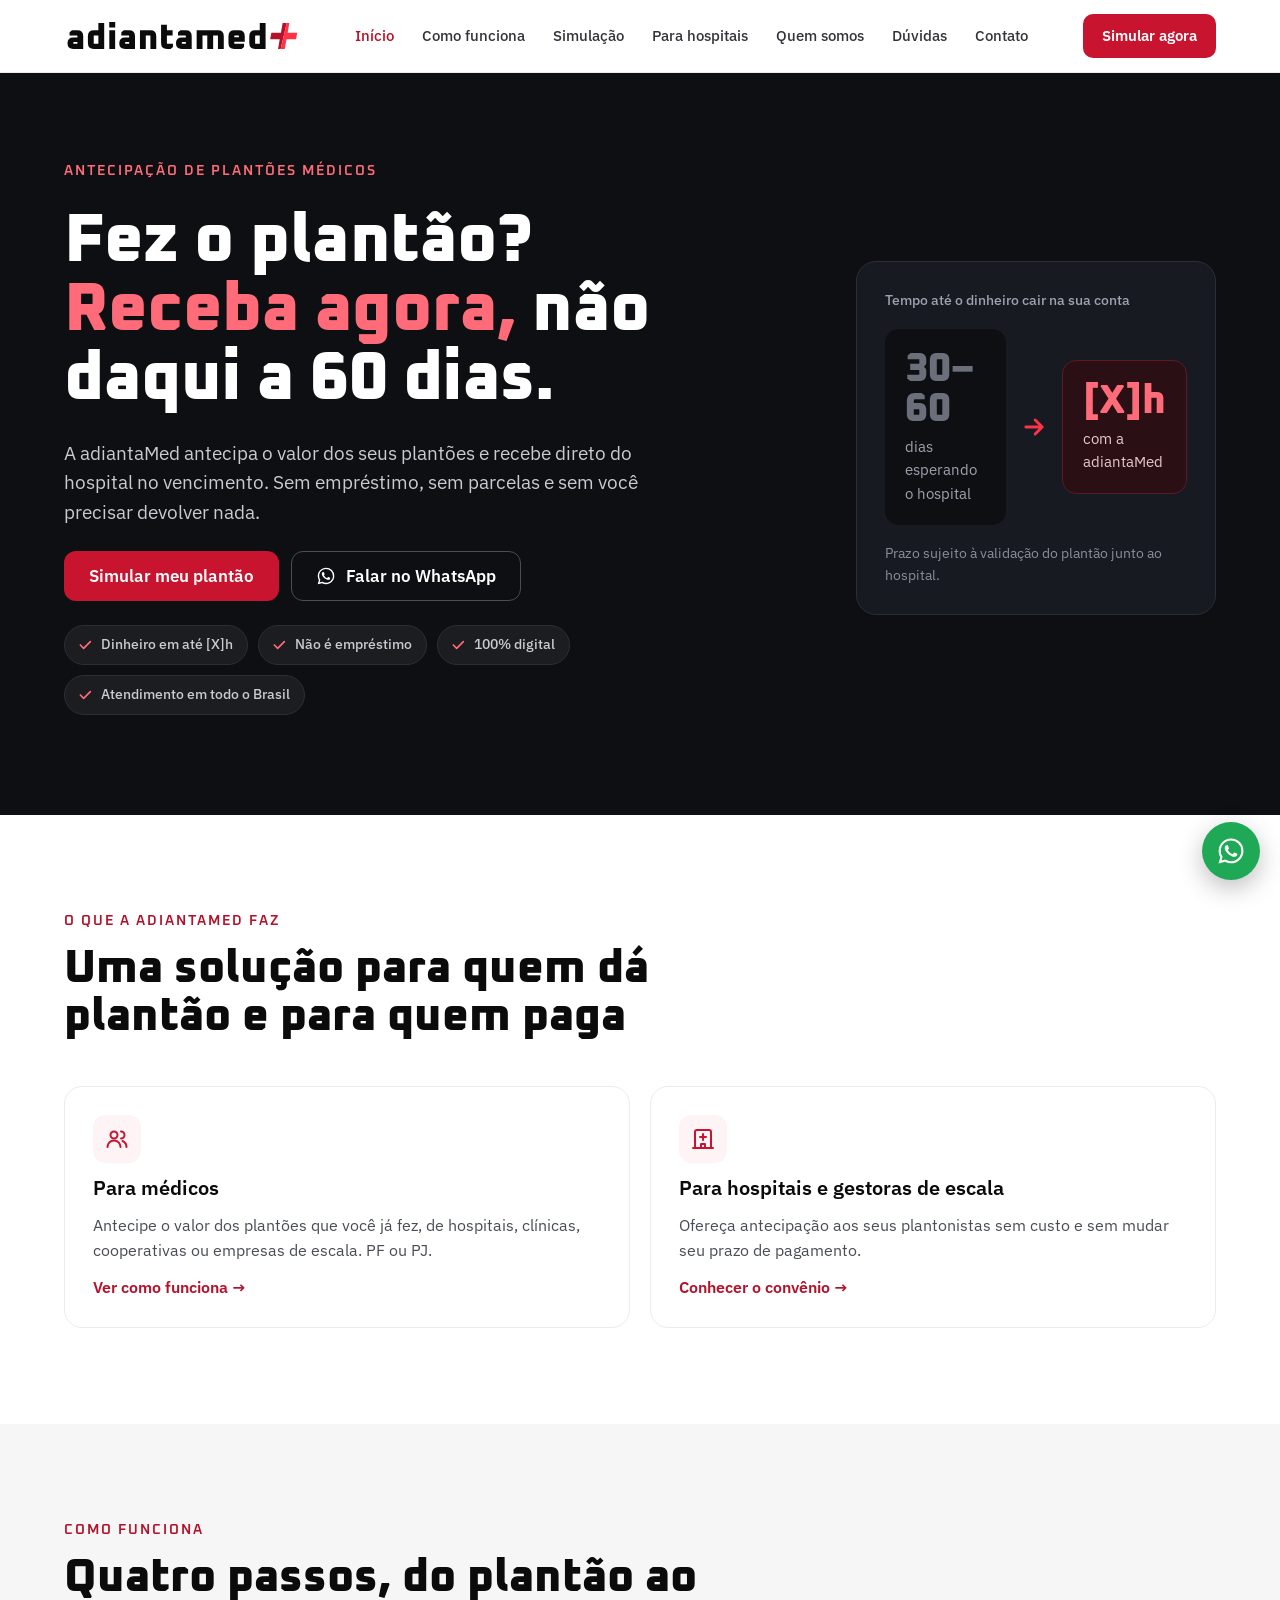
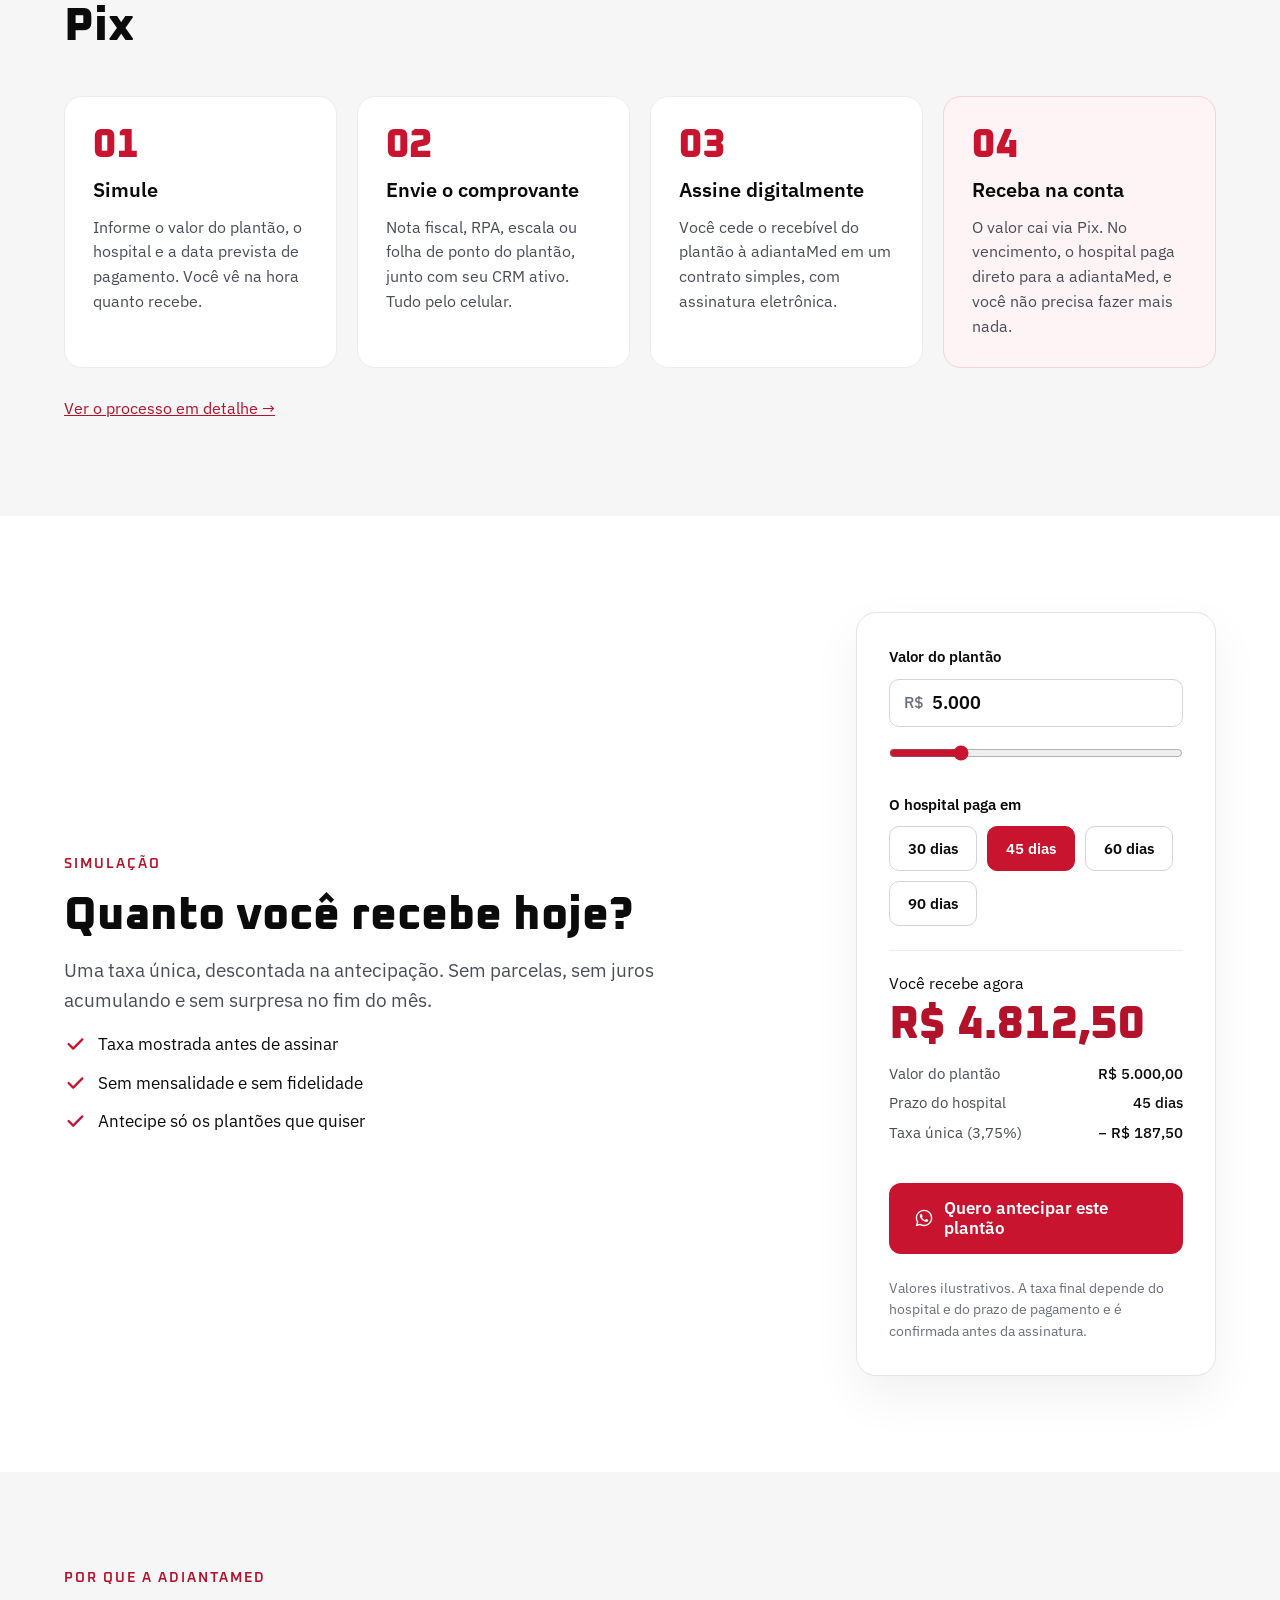
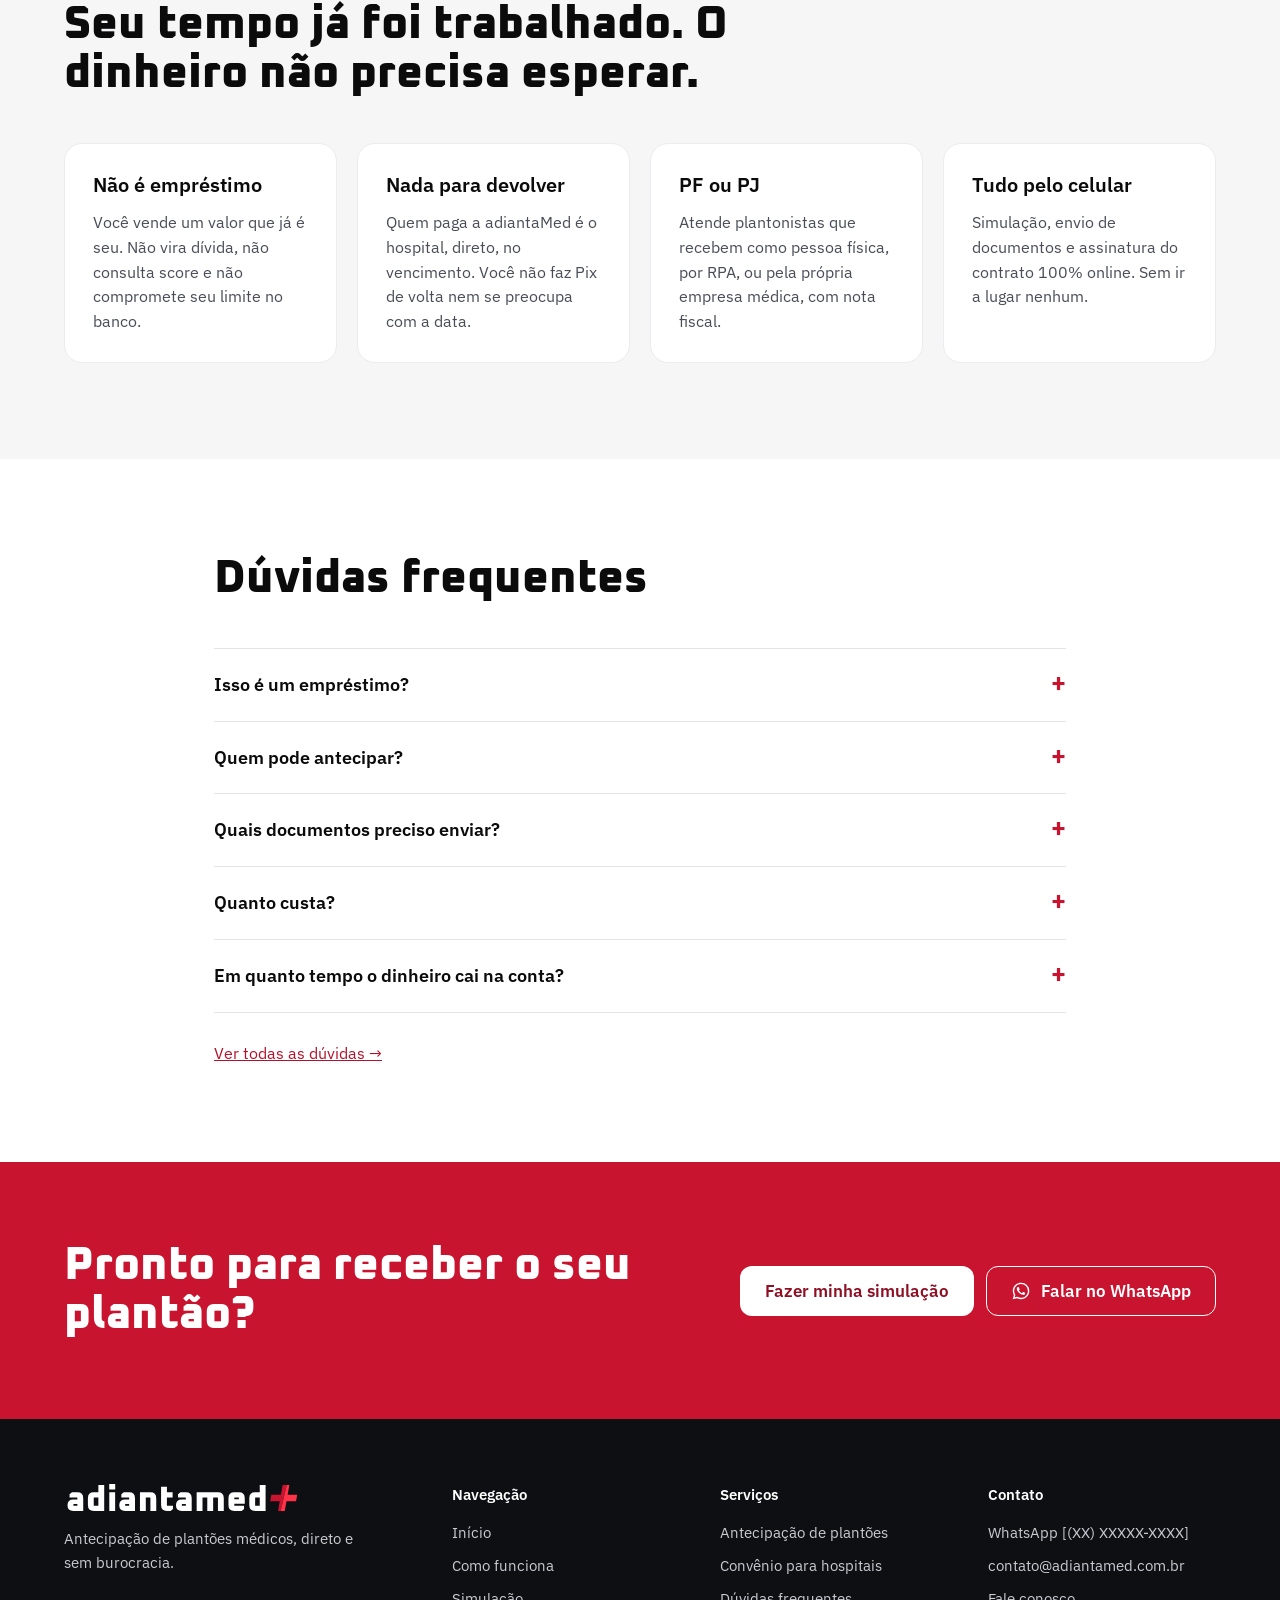
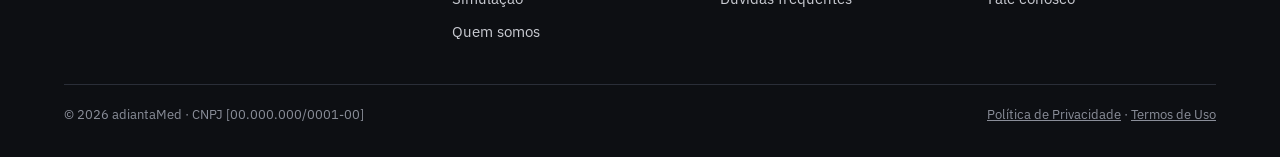
==== index.html @ 616dc146 "Add files via upload" ====
<!DOCTYPE html>
<html lang="pt-BR">
<head>
<meta charset="utf-8">
<meta name="viewport" content="width=device-width, initial-scale=1.0">
<title>adiantaMed — Antecipação de Plantões Médicos</title>
<meta name="description" content="Fez o plantão? Receba agora, não daqui a 60 dias. A adiantaMed antecipa o valor dos seus plantões e recebe direto do hospital.">
<meta name="robots" content="index, follow, max-image-preview:large">
<link rel="canonical" href="https://adiantamed.com.br/">
<meta name="theme-color" content="#C8142F">

<meta property="og:type" content="website">
<meta property="og:locale" content="pt_BR">
<meta property="og:site_name" content="adiantaMed">
<meta property="og:title" content="adiantaMed — Antecipação de Plantões Médicos">
<meta property="og:description" content="Fez o plantão? Receba agora, não daqui a 60 dias. A adiantaMed antecipa o valor dos seus plantões e recebe direto do hospital.">
<meta property="og:url" content="https://adiantamed.com.br/">
<meta property="og:image" content="https://adiantamed.com.br/og-image.png">
<meta property="og:image:width" content="1200">
<meta property="og:image:height" content="630">
<meta property="og:image:alt" content="adiantaMed — antecipação de plantões médicos">
<meta name="twitter:card" content="summary_large_image">
<meta name="twitter:image" content="https://adiantamed.com.br/og-image.png">

<link rel="icon" href="/favicon.ico" sizes="32x32">
<link rel="icon" href="/favicon.svg" type="image/svg+xml">
<link rel="apple-touch-icon" href="/apple-touch-icon.png">
<link rel="manifest" href="/site.webmanifest">

<link rel="preconnect" href="https://fonts.googleapis.com">
<link rel="preconnect" href="https://fonts.gstatic.com" crossorigin>
<link rel="stylesheet" href="https://fonts.googleapis.com/css2?family=Oxanium:wght@600;700;800&family=IBM+Plex+Sans:wght@400;500;600&display=swap">
<link rel="stylesheet" href="/style.css">
</head>
<body>
<a class="skip" href="#conteudo">Pular para o conteúdo</a>

<header class="site-header">
<div class="wrap header-row">
<a class="brand" href="/" aria-label="adiantaMed — início"><img src="/logo.svg" alt="adiantaMed" width="236" height="30"></a>
<nav id="menu" class="nav" aria-label="Principal">
<a href="/" aria-current="page">Início</a>
<a href="/como-funciona.html">Como funciona</a>
<a href="/simulacao.html">Simulação</a>
<a href="/para-hospitais.html">Para hospitais</a>
<a href="/quem-somos.html">Quem somos</a>
<a href="/duvidas.html">Dúvidas</a>
<a href="/contato.html">Contato</a>
<a class="btn btn-primary nav-cta" href="/simulacao.html">Simular agora</a>
</nav>
<div class="header-cta">
<a class="btn btn-primary btn-sm" href="/simulacao.html">Simular agora</a>
<button class="menu-btn" type="button" aria-label="Abrir menu" aria-controls="menu" aria-expanded="false"><svg viewBox="0 0 24 24" fill="none" stroke="currentColor" stroke-width="2" stroke-linecap="round" aria-hidden="true"><path d="M4 7h16M4 12h16M4 17h16"/></svg></button>
</div>
</div>
</header>

<main id="conteudo">
<section class="dark hero">
<div class="wrap hero-grid">
<div class="hero-copy">
<p class="eyebrow">Antecipação de plantões médicos</p>
<h1 class="h1">Fez o plantão?<br><span>Receba agora,</span> não daqui a 60 dias.</h1>
<p class="lead">A adiantaMed antecipa o valor dos seus plantões e recebe direto do hospital no vencimento. Sem empréstimo, sem parcelas e sem você precisar devolver nada.</p>
<div class="actions">
<a class="btn btn-primary" href="/simulacao.html">Simular meu plantão</a>
<a class="btn btn-ghost" href="/contato.html" data-wa><svg viewBox="0 0 24 24" fill="currentColor" aria-hidden="true"><path d="M12.04 2C6.58 2 2.13 6.45 2.13 11.91c0 1.75.46 3.45 1.32 4.95L2.05 22l5.25-1.38a9.9 9.9 0 0 0 4.74 1.21h.01c5.46 0 9.9-4.45 9.9-9.91A9.86 9.86 0 0 0 12.04 2zm0 18.15h-.01a8.2 8.2 0 0 1-4.19-1.15l-.3-.18-3.12.82.83-3.04-.2-.31a8.2 8.2 0 0 1-1.26-4.38c0-4.54 3.7-8.23 8.25-8.23a8.2 8.2 0 0 1 8.23 8.24c0 4.54-3.7 8.23-8.23 8.23zm4.52-6.16c-.25-.12-1.47-.72-1.69-.81-.23-.08-.39-.12-.56.13-.16.25-.64.81-.79.97-.14.17-.29.19-.54.06-.25-.12-1.05-.39-1.99-1.23-.74-.66-1.23-1.47-1.38-1.72-.14-.25-.02-.38.11-.51.11-.11.25-.29.37-.43.13-.15.17-.25.25-.42.08-.17.04-.31-.02-.43-.06-.13-.56-1.34-.76-1.84-.2-.48-.41-.42-.56-.43h-.48c-.17 0-.43.06-.66.31-.23.25-.87.85-.87 2.07 0 1.22.89 2.4 1.01 2.56.12.17 1.75 2.67 4.24 3.74.59.26 1.05.41 1.41.52.59.19 1.13.16 1.56.1.48-.07 1.47-.6 1.67-1.18.21-.58.21-1.07.14-1.18-.06-.1-.22-.16-.47-.29z"/></svg>Falar no WhatsApp</a>
</div>
<ul class="ribbons">
<li class="ribbon"><svg viewBox="0 0 24 24" fill="none" stroke="currentColor" stroke-width="2.5" stroke-linecap="round" stroke-linejoin="round" aria-hidden="true"><path d="M5 12l5 5L20 7"/></svg>Dinheiro em até [X]h</li>
<li class="ribbon"><svg viewBox="0 0 24 24" fill="none" stroke="currentColor" stroke-width="2.5" stroke-linecap="round" stroke-linejoin="round" aria-hidden="true"><path d="M5 12l5 5L20 7"/></svg>Não é empréstimo</li>
<li class="ribbon"><svg viewBox="0 0 24 24" fill="none" stroke="currentColor" stroke-width="2.5" stroke-linecap="round" stroke-linejoin="round" aria-hidden="true"><path d="M5 12l5 5L20 7"/></svg>100% digital</li>
<li class="ribbon"><svg viewBox="0 0 24 24" fill="none" stroke="currentColor" stroke-width="2.5" stroke-linecap="round" stroke-linejoin="round" aria-hidden="true"><path d="M5 12l5 5L20 7"/></svg>Atendimento em todo o Brasil</li>
</ul>
</div>
<div class="compare">
<div class="compare-title">Tempo até o dinheiro cair na sua conta</div>
<div class="compare-row">
<div class="compare-box"><div class="compare-num">30–60</div><div class="compare-label">dias esperando o hospital</div></div>
<span class="compare-arrow"><svg viewBox="0 0 24 24" fill="none" stroke="currentColor" stroke-width="2.5" stroke-linecap="round" stroke-linejoin="round" aria-hidden="true"><path d="M5 12h14M13 6l6 6-6 6"/></svg></span>
<div class="compare-box win"><div class="compare-num">[X]h</div><div class="compare-label">com a adiantaMed</div></div>
</div>
<p class="small">Prazo sujeito à validação do plantão junto ao hospital.</p>
</div>
</div>
</section>

<section class="section">
<div class="wrap">
<div class="section-head">
<p class="eyebrow">O que a adiantaMed faz</p>
<h2 class="h2">Uma solução para quem dá plantão e para quem paga</h2>
</div>
<div class="grid-2">
<a class="card card-link" href="/como-funciona.html">
<div class="icon-badge"><svg viewBox="0 0 24 24" fill="none" stroke="currentColor" stroke-width="2" stroke-linecap="round" stroke-linejoin="round" aria-hidden="true"><circle cx="9" cy="8" r="3.5"/><path d="M2.5 20a6.5 6.5 0 0 1 13 0"/><path d="M16 4.5a3.5 3.5 0 0 1 0 7M21.5 20a6.5 6.5 0 0 0-4-6"/></svg></div>
<h3 class="h3">Para médicos</h3>
<p>Antecipe o valor dos plantões que você já fez, de hospitais, clínicas, cooperativas ou empresas de escala. PF ou PJ.</p>
<span class="more">Ver como funciona →</span>
</a>
<a class="card card-link" href="/para-hospitais.html">
<div class="icon-badge"><svg viewBox="0 0 24 24" fill="none" stroke="currentColor" stroke-width="2" stroke-linecap="round" stroke-linejoin="round" aria-hidden="true"><path d="M4 21V5a2 2 0 0 1 2-2h12a2 2 0 0 1 2 2v16"/><path d="M2 21h20M12 7v6M9 10h6M10 21v-4h4v4"/></svg></div>
<h3 class="h3">Para hospitais e gestoras de escala</h3>
<p>Ofereça antecipação aos seus plantonistas sem custo e sem mudar seu prazo de pagamento.</p>
<span class="more">Conhecer o convênio →</span>
</a>
</div>
</div>
</section>

<section class="section soft">
<div class="wrap">
<div class="section-head">
<p class="eyebrow">Como funciona</p>
<h2 class="h2">Quatro passos, do plantão ao Pix</h2>
</div>
<ol class="steps grid"><li class="card"><div class="step-num">01</div><h3 class="h3">Simule</h3><p>Informe o valor do plantão, o hospital e a data prevista de pagamento. Você vê na hora quanto recebe.</p></li><li class="card"><div class="step-num">02</div><h3 class="h3">Envie o comprovante</h3><p>Nota fiscal, RPA, escala ou folha de ponto do plantão, junto com seu CRM ativo. Tudo pelo celular.</p></li><li class="card"><div class="step-num">03</div><h3 class="h3">Assine digitalmente</h3><p>Você cede o recebível do plantão à adiantaMed em um contrato simples, com assinatura eletrônica.</p></li><li class="card accent"><div class="step-num">04</div><h3 class="h3">Receba na conta</h3><p>O valor cai via Pix. No vencimento, o hospital paga direto para a adiantaMed, e você não precisa fazer mais nada.</p></li></ol>
<p style="margin-top:28px"><a href="/como-funciona.html">Ver o processo em detalhe →</a></p>
</div>
</section>

<section class="section">
<div class="wrap">
<div class="split">
<div class="split-main">
<p class="eyebrow">Simulação</p>
<h2 class="h2">Quanto você recebe hoje?</h2>
<p class="lead">Uma taxa única, descontada na antecipação. Sem parcelas, sem juros acumulando e sem surpresa no fim do mês.</p>
<ul class="checklist">
<li><svg viewBox="0 0 24 24" fill="none" stroke="currentColor" stroke-width="2.5" stroke-linecap="round" stroke-linejoin="round" aria-hidden="true"><path d="M5 12l5 5L20 7"/></svg>Taxa mostrada antes de assinar</li>
<li><svg viewBox="0 0 24 24" fill="none" stroke="currentColor" stroke-width="2.5" stroke-linecap="round" stroke-linejoin="round" aria-hidden="true"><path d="M5 12l5 5L20 7"/></svg>Sem mensalidade e sem fidelidade</li>
<li><svg viewBox="0 0 24 24" fill="none" stroke="currentColor" stroke-width="2.5" stroke-linecap="round" stroke-linejoin="round" aria-hidden="true"><path d="M5 12l5 5L20 7"/></svg>Antecipe só os plantões que quiser</li>
</ul>
</div>
<div class="split-side"><div class="sim" data-sim>
<div class="sim-row">
<div class="sim-head"><label for="valor">Valor do plantão</label></div>
<div class="money-input"><span>R$</span><input id="valor" type="text" inputmode="numeric" autocomplete="off" value="5.000" data-sim-input></div>
<input type="range" min="500" max="20000" step="100" value="5000" aria-label="Valor do plantão" data-sim-range>
</div>
<fieldset>
<legend>O hospital paga em</legend>
<div class="pills">
<button type="button" class="pill" data-prazo="30" aria-pressed="false">30 dias</button>
<button type="button" class="pill" data-prazo="45" aria-pressed="true">45 dias</button>
<button type="button" class="pill" data-prazo="60" aria-pressed="false">60 dias</button>
<button type="button" class="pill" data-prazo="90" aria-pressed="false">90 dias</button>
</div>
</fieldset>
<div class="sim-result" aria-live="polite">
<div>Você recebe agora</div>
<div class="big" data-out="liquido">R$ 4.812,50</div>
<dl class="sim-breakdown">
<dt>Valor do plantão</dt><dd data-out="bruto">R$ 5.000,00</dd>
<dt>Prazo do hospital</dt><dd data-out="prazo">45 dias</dd>
<dt>Taxa única (<span data-out="taxa">3,75%</span>)</dt><dd data-out="desconto">− R$ 187,50</dd>
</dl>
</div>
<a class="btn btn-primary" href="/contato.html" data-sim-cta data-wa><svg viewBox="0 0 24 24" fill="currentColor" aria-hidden="true"><path d="M12.04 2C6.58 2 2.13 6.45 2.13 11.91c0 1.75.46 3.45 1.32 4.95L2.05 22l5.25-1.38a9.9 9.9 0 0 0 4.74 1.21h.01c5.46 0 9.9-4.45 9.9-9.91A9.86 9.86 0 0 0 12.04 2zm0 18.15h-.01a8.2 8.2 0 0 1-4.19-1.15l-.3-.18-3.12.82.83-3.04-.2-.31a8.2 8.2 0 0 1-1.26-4.38c0-4.54 3.7-8.23 8.25-8.23a8.2 8.2 0 0 1 8.23 8.24c0 4.54-3.7 8.23-8.23 8.23zm4.52-6.16c-.25-.12-1.47-.72-1.69-.81-.23-.08-.39-.12-.56.13-.16.25-.64.81-.79.97-.14.17-.29.19-.54.06-.25-.12-1.05-.39-1.99-1.23-.74-.66-1.23-1.47-1.38-1.72-.14-.25-.02-.38.11-.51.11-.11.25-.29.37-.43.13-.15.17-.25.25-.42.08-.17.04-.31-.02-.43-.06-.13-.56-1.34-.76-1.84-.2-.48-.41-.42-.56-.43h-.48c-.17 0-.43.06-.66.31-.23.25-.87.85-.87 2.07 0 1.22.89 2.4 1.01 2.56.12.17 1.75 2.67 4.24 3.74.59.26 1.05.41 1.41.52.59.19 1.13.16 1.56.1.48-.07 1.47-.6 1.67-1.18.21-.58.21-1.07.14-1.18-.06-.1-.22-.16-.47-.29z"/></svg>Quero antecipar este plantão</a>
<p class="small">Valores ilustrativos. A taxa final depende do hospital e do prazo de pagamento e é confirmada antes da assinatura.</p>
</div></div>
</div>
</div>
</section>

<section class="section soft">
<div class="wrap">
<div class="section-head">
<p class="eyebrow">Por que a adiantaMed</p>
<h2 class="h2">Seu tempo já foi trabalhado. O dinheiro não precisa esperar.</h2>
</div>
<div class="grid">
<div class="card"><h3 class="h3">Não é empréstimo</h3><p>Você vende um valor que já é seu. Não vira dívida, não consulta score e não compromete seu limite no banco.</p></div>
<div class="card"><h3 class="h3">Nada para devolver</h3><p>Quem paga a adiantaMed é o hospital, direto, no vencimento. Você não faz Pix de volta nem se preocupa com a data.</p></div>
<div class="card"><h3 class="h3">PF ou PJ</h3><p>Atende plantonistas que recebem como pessoa física, por RPA, ou pela própria empresa médica, com nota fiscal.</p></div>
<div class="card"><h3 class="h3">Tudo pelo celular</h3><p>Simulação, envio de documentos e assinatura do contrato 100% online. Sem ir a lugar nenhum.</p></div>
</div>
</div>
</section>

<section class="section">
<div class="wrap" style="max-width:900px">
<div class="section-head"><h2 class="h2">Dúvidas frequentes</h2></div>
<div class="faq"><details><summary>Isso é um empréstimo?</summary><p>Não. É uma cessão de crédito: você transfere à adiantaMed o direito de receber aquele plantão e recebe o valor à vista, com um desconto. Não gera parcelas nem dívida no seu nome.</p></details><details><summary>Quem pode antecipar?</summary><p>Médicos com CRM ativo que já realizaram o plantão e têm valor a receber de hospital, clínica, cooperativa ou empresa de escala. Atendemos quem recebe como pessoa física (RPA) ou pela própria empresa médica (nota fiscal).</p></details><details><summary>Quais documentos preciso enviar?</summary><p>CRM ativo, documento com foto, dados bancários e o comprovante do plantão: nota fiscal, RPA, escala ou folha de ponto. [Lista final a definir.]</p></details><details><summary>Quanto custa?</summary><p>Uma taxa única, mostrada antes de você assinar, que varia com o prazo de pagamento do hospital. Não há mensalidade nem cobrança escondida. [Tabela de taxas a definir.]</p></details><details><summary>Em quanto tempo o dinheiro cai na conta?</summary><p>Depois da validação do plantão e da assinatura do contrato, o valor é pago via Pix em até [X] horas úteis.</p></details></div>
<p style="margin-top:28px"><a href="/duvidas.html">Ver todas as dúvidas →</a></p>
</div>
</section>

<section class="cta-band">
<div class="wrap">
<h2 class="h2">Pronto para receber o seu plantão?</h2>
<div class="actions">
<a class="btn btn-white" href="/simulacao.html">Fazer minha simulação</a>
<a class="btn btn-line-white" href="/contato.html" data-wa><svg viewBox="0 0 24 24" fill="currentColor" aria-hidden="true"><path d="M12.04 2C6.58 2 2.13 6.45 2.13 11.91c0 1.75.46 3.45 1.32 4.95L2.05 22l5.25-1.38a9.9 9.9 0 0 0 4.74 1.21h.01c5.46 0 9.9-4.45 9.9-9.91A9.86 9.86 0 0 0 12.04 2zm0 18.15h-.01a8.2 8.2 0 0 1-4.19-1.15l-.3-.18-3.12.82.83-3.04-.2-.31a8.2 8.2 0 0 1-1.26-4.38c0-4.54 3.7-8.23 8.25-8.23a8.2 8.2 0 0 1 8.23 8.24c0 4.54-3.7 8.23-8.23 8.23zm4.52-6.16c-.25-.12-1.47-.72-1.69-.81-.23-.08-.39-.12-.56.13-.16.25-.64.81-.79.97-.14.17-.29.19-.54.06-.25-.12-1.05-.39-1.99-1.23-.74-.66-1.23-1.47-1.38-1.72-.14-.25-.02-.38.11-.51.11-.11.25-.29.37-.43.13-.15.17-.25.25-.42.08-.17.04-.31-.02-.43-.06-.13-.56-1.34-.76-1.84-.2-.48-.41-.42-.56-.43h-.48c-.17 0-.43.06-.66.31-.23.25-.87.85-.87 2.07 0 1.22.89 2.4 1.01 2.56.12.17 1.75 2.67 4.24 3.74.59.26 1.05.41 1.41.52.59.19 1.13.16 1.56.1.48-.07 1.47-.6 1.67-1.18.21-.58.21-1.07.14-1.18-.06-.1-.22-.16-.47-.29z"/></svg>Falar no WhatsApp</a>
</div>
</div>
</section>
</main>

<footer class="site-footer">
<div class="wrap">
<div class="footer-top">
<div class="footer-brand">
<img src="/logo-branco.svg" alt="adiantaMed" width="236" height="30">
<p>Antecipação de plantões médicos, direto e sem burocracia.</p>
</div>
<nav class="footer-col" aria-label="Navegação do rodapé">
<h2>Navegação</h2>
<a href="/">Início</a>
<a href="/como-funciona.html">Como funciona</a>
<a href="/simulacao.html">Simulação</a>
<a href="/quem-somos.html">Quem somos</a>
</nav>
<div class="footer-col">
<h2>Serviços</h2>
<a href="/como-funciona.html">Antecipação de plantões</a>
<a href="/para-hospitais.html">Convênio para hospitais</a>
<a href="/duvidas.html">Dúvidas frequentes</a>
</div>
<div class="footer-col">
<h2>Contato</h2>
<a href="/contato.html" data-wa>WhatsApp [(XX) XXXXX-XXXX]</a>
<a href="mailto:contato@adiantamed.com.br">contato@adiantamed.com.br</a>
<a href="/contato.html">Fale conosco</a>
</div>
</div>
<div class="footer-bottom">
<span>© <span data-year>2026</span> adiantaMed · CNPJ [00.000.000/0001-00]</span>
<span><a href="/privacidade.html">Política de Privacidade</a> · <a href="/termos.html">Termos de Uso</a></span>
</div>
</div>
</footer>

<a class="wa-float" href="/contato.html" data-wa aria-label="Falar no WhatsApp"><svg viewBox="0 0 24 24" fill="currentColor" aria-hidden="true"><path d="M12.04 2C6.58 2 2.13 6.45 2.13 11.91c0 1.75.46 3.45 1.32 4.95L2.05 22l5.25-1.38a9.9 9.9 0 0 0 4.74 1.21h.01c5.46 0 9.9-4.45 9.9-9.91A9.86 9.86 0 0 0 12.04 2zm0 18.15h-.01a8.2 8.2 0 0 1-4.19-1.15l-.3-.18-3.12.82.83-3.04-.2-.31a8.2 8.2 0 0 1-1.26-4.38c0-4.54 3.7-8.23 8.25-8.23a8.2 8.2 0 0 1 8.23 8.24c0 4.54-3.7 8.23-8.23 8.23zm4.52-6.16c-.25-.12-1.47-.72-1.69-.81-.23-.08-.39-.12-.56.13-.16.25-.64.81-.79.97-.14.17-.29.19-.54.06-.25-.12-1.05-.39-1.99-1.23-.74-.66-1.23-1.47-1.38-1.72-.14-.25-.02-.38.11-.51.11-.11.25-.29.37-.43.13-.15.17-.25.25-.42.08-.17.04-.31-.02-.43-.06-.13-.56-1.34-.76-1.84-.2-.48-.41-.42-.56-.43h-.48c-.17 0-.43.06-.66.31-.23.25-.87.85-.87 2.07 0 1.22.89 2.4 1.01 2.56.12.17 1.75 2.67 4.24 3.74.59.26 1.05.41 1.41.52.59.19 1.13.16 1.56.1.48-.07 1.47-.6 1.67-1.18.21-.58.21-1.07.14-1.18-.06-.1-.22-.16-.47-.29z"/></svg></a>
<script src="/main.js"></script>
</body>
</html>
---- style.css ----
/* adiantaMed — estilos do site */
:root {
  --ink: #0B0B0C;
  --ink-2: #33343A;
  --muted: #4A4D57;
  --muted-2: #6B6F7A;
  --line: #E4E4E7;
  --line-2: #ECECEE;
  --soft: #F6F6F7;
  --paper: #FFFFFF;
  --night: #0D0F13;
  --night-2: #171A21;
  --night-line: #2A2E38;
  --night-text: #C9CBD2;
  --night-muted: #9EA2AD;
  --red: #C8142F;
  --red-dark: #B3122B;
  --red-deep: #8E0F23;
  --red-light: #FF3347;
  --red-pale: #FF6B78;
  --red-tint: #FFF4F5;
  --red-tint-line: #F6D3D8;
  --wa: #1FA855;
  --display: 'Oxanium', system-ui, sans-serif;
  --body: 'IBM Plex Sans', system-ui, sans-serif;
  --radius: 18px;
  --wrap: 1200px;
}

*, *::before, *::after { box-sizing: border-box; }
html { scroll-behavior: smooth; -webkit-text-size-adjust: 100%; }
body {
  margin: 0;
  font-family: var(--body);
  color: var(--ink);
  background: var(--paper);
  font-size: 16px;
  line-height: 1.55;
  -webkit-font-smoothing: antialiased;
}
img, svg { display: block; max-width: 100%; }
a { color: var(--red-dark); }
a:hover { color: #7E0C1E; }
:focus-visible { outline: 3px solid var(--red-light); outline-offset: 3px; border-radius: 6px; }

.wrap { max-width: var(--wrap); margin: 0 auto; padding: 0 24px; }
.skip { position: absolute; left: -9999px; top: 8px; background: var(--ink); color: #fff; padding: 10px 16px; border-radius: 8px; z-index: 100; }
.skip:focus { left: 8px; }

/* ---------- Tipografia ---------- */
.eyebrow {
  font-family: var(--display);
  font-weight: 600;
  font-size: 14px;
  letter-spacing: 2px;
  text-transform: uppercase;
  color: var(--red-dark);
  margin: 0;
}
.dark .eyebrow { color: var(--red-pale); }
h1, h2, h3 { margin: 0; }
.h1 {
  font-family: var(--display);
  font-weight: 800;
  font-size: clamp(38px, 6vw, 68px);
  line-height: 1.02;
  letter-spacing: -0.5px;
}
.h2 {
  font-family: var(--display);
  font-weight: 800;
  font-size: clamp(30px, 4vw, 46px);
  line-height: 1.06;
}
.h3 { font-size: 20px; font-weight: 600; line-height: 1.3; }
.lead { font-size: 19px; line-height: 1.55; color: var(--muted); margin: 0; max-width: 600px; }
.dark .lead { color: var(--night-text); }
p { margin: 0; }
.small { font-size: 14px; color: var(--muted-2); }
.dark .small { color: #8A8E99; }

/* ---------- Botões ---------- */
.btn {
  display: inline-flex;
  align-items: center;
  justify-content: center;
  gap: 10px;
  min-height: 48px;
  padding: 14px 24px;
  border-radius: 12px;
  font-family: var(--body);
  font-weight: 600;
  font-size: 17px;
  line-height: 1.2;
  text-decoration: none;
  cursor: pointer;
  border: 1.5px solid transparent;
  transition: background .15s, color .15s, border-color .15s, transform .15s;
}
.btn:active { transform: translateY(1px); }
.btn-primary { background: var(--red); color: #fff; }
.btn-primary:hover { background: var(--red-dark); color: #fff; }
.btn-ghost { border-color: #4A4D57; color: #fff; background: transparent; }
.btn-ghost:hover { border-color: #fff; color: #fff; }
.btn-outline { border-color: #D4D4D8; color: var(--ink); background: #fff; }
.btn-outline:hover { border-color: var(--ink); color: var(--ink); }
.btn-white { background: #fff; color: var(--red-deep); }
.btn-white:hover { background: #FFE9EC; color: var(--red-deep); }
.btn-line-white { border-color: #fff; color: #fff; }
.btn-line-white:hover { background: rgba(255,255,255,.12); color: #fff; }
.btn-sm { min-height: 44px; padding: 10px 18px; font-size: 15px; border-radius: 10px; }
.btn svg { width: 20px; height: 20px; flex-shrink: 0; }

/* ---------- Cabeçalho ---------- */
.site-header {
  position: sticky; top: 0; z-index: 50;
  background: rgba(255,255,255,.94);
  backdrop-filter: saturate(1.4) blur(10px);
  -webkit-backdrop-filter: saturate(1.4) blur(10px);
  border-bottom: 1px solid var(--line-2);
}
.header-row { display: flex; align-items: center; justify-content: space-between; gap: 20px; min-height: 72px; }
.brand img { height: 30px; width: auto; }
.nav { display: flex; align-items: center; gap: 4px; }
.nav a {
  color: var(--ink-2); text-decoration: none; font-weight: 500; font-size: 15px;
  padding: 10px 12px; border-radius: 8px;
}
.nav a:hover { color: var(--ink); background: var(--soft); }
.nav a[aria-current="page"] { color: var(--red-dark); }
.header-cta { display: flex; align-items: center; gap: 10px; }
.menu-btn {
  display: none;
  width: 44px; height: 44px; border-radius: 10px;
  border: 1.5px solid var(--line); background: #fff; color: var(--ink);
  align-items: center; justify-content: center; cursor: pointer;
}
.menu-btn svg { width: 22px; height: 22px; }

@media (max-width: 980px) {
  .menu-btn { display: inline-flex; }
  .header-cta .btn { display: none; }
  .nav {
    display: none;
    position: absolute; left: 0; right: 0; top: 100%;
    flex-direction: column; align-items: stretch; gap: 0;
    background: #fff; border-bottom: 1px solid var(--line);
    padding: 8px 16px 20px;
    box-shadow: 0 16px 30px rgba(0,0,0,.08);
  }
  .nav.open { display: flex; }
  .nav a { padding: 14px 10px; font-size: 17px; border-bottom: 1px solid var(--line-2); border-radius: 0; }
  .nav .btn { margin-top: 14px; color: #fff; border-bottom: 0; border-radius: 12px; }
}
@media (min-width: 981px) { .nav .nav-cta { display: none; } }

/* ---------- Seções ---------- */
.section { padding: 96px 0; }
.section-sm { padding: 72px 0; }
.dark { background: var(--night); color: #fff; }
.soft { background: var(--soft); }
.section-head { display: flex; flex-direction: column; gap: 12px; max-width: 680px; margin-bottom: 44px; }
.section-head.center { margin-left: auto; margin-right: auto; text-align: center; align-items: center; }
@media (max-width: 640px) { .section { padding: 64px 0; } .section-sm { padding: 52px 0; } }

/* Hero */
.hero { padding: 88px 0 100px; }
.hero-grid { display: flex; flex-wrap: wrap; gap: 56px; align-items: center; }
.hero-copy { flex: 999 1 520px; min-width: 0; display: flex; flex-direction: column; gap: 24px; }
.hero-copy .h1 span { color: var(--red-pale); }
.actions { display: flex; flex-wrap: wrap; gap: 12px; }
.ribbons { display: flex; flex-wrap: wrap; gap: 10px; margin: 0; padding: 0; list-style: none; }
.ribbon {
  display: inline-flex; align-items: center; gap: 8px;
  padding: 8px 14px 8px 12px;
  border-radius: 999px;
  font-size: 14px; font-weight: 500;
  background: rgba(255,255,255,.06);
  border: 1px solid var(--night-line);
  color: var(--night-text);
}
.ribbon svg { width: 16px; height: 16px; color: var(--red-pale); flex-shrink: 0; }
.light-ribbons .ribbon { background: #fff; border-color: var(--line); color: var(--ink-2); }
.light-ribbons .ribbon svg { color: var(--red); }

.compare {
  flex: 1 1 360px; min-width: 0;
  background: var(--night-2); border: 1px solid var(--night-line);
  border-radius: 20px; padding: 28px;
  display: flex; flex-direction: column; gap: 18px;
}
.compare-title { font-size: 14px; color: var(--night-muted); font-weight: 500; }
.compare-row { display: flex; align-items: center; gap: 14px; flex-wrap: wrap; }
.compare-box { flex: 1 1 120px; background: var(--night); border-radius: 14px; padding: 20px; }
.compare-box.win { background: #2A0F15; border: 1px solid #5C1A26; }
.compare-num { font-family: var(--display); font-weight: 800; font-size: 40px; line-height: 1; color: #6B6F7A; }
.compare-box.win .compare-num { color: var(--red-pale); }
.compare-label { margin-top: 6px; font-size: 15px; color: var(--night-muted); }
.compare-box.win .compare-label { color: #E6C9CD; }
.compare-arrow { width: 28px; height: 28px; color: var(--red-light); flex-shrink: 0; }

/* Page hero (páginas internas) */
.page-hero { padding: 72px 0 64px; }
.page-hero .wrap { display: flex; flex-direction: column; gap: 16px; }
.page-hero .h1 { font-size: clamp(36px, 5vw, 56px); max-width: 860px; }

/* Cards / grids */
.grid { display: grid; gap: 20px; grid-template-columns: repeat(auto-fit, minmax(250px, 1fr)); }
.grid-2 { display: grid; gap: 20px; grid-template-columns: repeat(auto-fit, minmax(320px, 1fr)); }
.card { border: 1px solid var(--line-2); border-radius: var(--radius); padding: 28px; display: flex; flex-direction: column; gap: 12px; background: #fff; }
.card p { color: var(--muted); }
.card.fill { background: var(--soft); border-color: transparent; }
.card.accent { background: var(--red-tint); border-color: var(--red-tint-line); }
.card-link { text-decoration: none; color: inherit; transition: border-color .15s, transform .15s; }
.card-link:hover { border-color: var(--red); color: inherit; transform: translateY(-2px); }
.card-link .more { color: var(--red-dark); font-weight: 600; margin-top: auto; }
.step-num { font-family: var(--display); font-weight: 800; font-size: 40px; line-height: 1; color: var(--red); }
.steps { list-style: none; margin: 0; padding: 0; }
.icon-badge { width: 48px; height: 48px; border-radius: 12px; background: var(--red-tint); color: var(--red); display: flex; align-items: center; justify-content: center; }
.icon-badge svg { width: 24px; height: 24px; }
.dark .card { background: var(--night-2); border-color: var(--night-line); }
.dark .card p { color: var(--night-text); }

/* Lista de verificação */
.checklist { list-style: none; margin: 0; padding: 0; display: flex; flex-direction: column; gap: 12px; }
.checklist li { display: flex; gap: 12px; align-items: flex-start; font-size: 17px; }
.checklist svg { width: 22px; height: 22px; color: var(--red); flex-shrink: 0; margin-top: 2px; }
.dark .checklist svg { color: var(--red-pale); }

/* Split */
.split { display: flex; flex-wrap: wrap; gap: 48px; align-items: center; }
.split > * { min-width: 0; }
.split .split-main { flex: 999 1 460px; display: flex; flex-direction: column; gap: 16px; }
.split .split-side { flex: 1 1 360px; }

/* Lista em cartões escuros */
.stack { list-style: none; margin: 0; padding: 0; display: flex; flex-direction: column; gap: 14px; }
.stack li { background: var(--night-2); border: 1px solid var(--night-line); border-radius: 14px; padding: 18px 20px; font-size: 16px; }
.stack strong { font-weight: 600; color: #fff; }

/* ---------- Simulador ---------- */
.sim { background: #fff; border: 1px solid var(--line); border-radius: 20px; padding: 32px; display: flex; flex-direction: column; gap: 24px; box-shadow: 0 20px 50px rgba(13,15,19,.06); }
.sim label, .sim legend { font-size: 15px; font-weight: 600; }
.sim-row { display: flex; flex-direction: column; gap: 10px; }
.sim-head { display: flex; justify-content: space-between; align-items: baseline; gap: 12px; }
.sim-value { font-family: var(--display); font-weight: 700; font-size: 22px; }
.money-input { display: flex; align-items: center; border: 1.5px solid #D4D4D8; border-radius: 10px; padding: 0 14px; min-height: 48px; background: #fff; }
.money-input:focus-within { border-color: var(--red); }
.money-input span { color: var(--muted-2); font-weight: 500; margin-right: 6px; }
.money-input input { border: 0; outline: 0; font: inherit; font-size: 18px; font-weight: 600; width: 100%; background: transparent; color: var(--ink); min-width: 0; }
input[type=range] { width: 100%; accent-color: var(--red); height: 32px; margin: 0; }
.sim fieldset { border: 0; padding: 0; margin: 0; }
.sim legend { padding: 0; margin-bottom: 10px; }
.pills { display: flex; flex-wrap: wrap; gap: 10px; }
.pill {
  min-height: 44px; padding: 10px 18px; border-radius: 10px;
  font: inherit; font-size: 15px; font-weight: 600; cursor: pointer;
  background: #fff; color: var(--ink); border: 1.5px solid #D4D4D8;
}
.pill[aria-pressed="true"] { background: var(--red); border-color: var(--red); color: #fff; }
.sim-result { border-top: 1px solid var(--line-2); padding-top: 20px; display: flex; flex-direction: column; gap: 6px; }
.sim-result .big { font-family: var(--display); font-weight: 800; font-size: clamp(36px, 6vw, 46px); line-height: 1; color: var(--red-dark); }
.sim-breakdown { display: grid; grid-template-columns: 1fr auto; gap: 6px 16px; font-size: 15px; color: var(--muted); margin-top: 8px; }
.sim-breakdown dd { margin: 0; text-align: right; color: var(--ink); font-weight: 500; }
.sim-breakdown dt { margin: 0; }

/* ---------- FAQ ---------- */
.faq { border-top: 1px solid var(--line); }
.faq details { border-bottom: 1px solid var(--line); }
.faq summary {
  list-style: none; cursor: pointer;
  display: flex; justify-content: space-between; align-items: center; gap: 16px;
  padding: 22px 0; font-size: 18px; font-weight: 600;
}
.faq summary::-webkit-details-marker { display: none; }
.faq summary::after { content: "+"; font-family: var(--display); font-weight: 700; font-size: 26px; color: var(--red); line-height: 1; transition: transform .2s; flex-shrink: 0; }
.faq details[open] summary::after { transform: rotate(45deg); }
.faq details p { padding: 0 0 22px; color: var(--muted); font-size: 16px; line-height: 1.65; max-width: 760px; }

/* ---------- Formulário ---------- */
.form { display: grid; gap: 18px; grid-template-columns: repeat(auto-fit, minmax(240px, 1fr)); }
.form .full { grid-column: 1 / -1; }
.field { display: flex; flex-direction: column; gap: 8px; }
.field label { font-weight: 600; font-size: 15px; }
.field input, .field select, .field textarea {
  font: inherit; font-size: 16px; color: var(--ink);
  border: 1.5px solid #D4D4D8; border-radius: 10px; padding: 12px 14px; min-height: 48px; background: #fff;
}
.field textarea { min-height: 120px; resize: vertical; }
.field input:focus, .field select:focus, .field textarea:focus { outline: 0; border-color: var(--red); }
.check { display: flex; gap: 10px; align-items: flex-start; font-size: 14px; color: var(--muted); }
.check input { width: 20px; height: 20px; accent-color: var(--red); margin-top: 1px; flex-shrink: 0; }

/* Contato cards */
.contact-list { list-style: none; margin: 0; padding: 0; display: flex; flex-direction: column; gap: 14px; }
.contact-list a, .contact-list div { display: flex; gap: 14px; align-items: center; padding: 18px; border: 1px solid var(--line); border-radius: 14px; text-decoration: none; color: var(--ink); }
.contact-list a:hover { border-color: var(--red); color: var(--ink); }
.contact-list strong { display: block; font-weight: 600; }
.contact-list span { color: var(--muted); font-size: 15px; }

/* ---------- CTA ---------- */
.cta-band { background: var(--red); color: #fff; }
.cta-band .wrap { display: flex; flex-wrap: wrap; gap: 28px; align-items: center; justify-content: space-between; padding-top: 80px; padding-bottom: 80px; }
.cta-band .h2 { flex: 1 1 420px; }

/* ---------- Texto longo (políticas) ---------- */
.prose { max-width: 780px; }
.prose h2 { font-family: var(--display); font-weight: 700; font-size: 26px; margin: 40px 0 12px; }
.prose p, .prose li { color: var(--muted); font-size: 17px; line-height: 1.7; }
.prose p + p { margin-top: 14px; }
.prose ul { padding-left: 22px; }
.note { background: var(--red-tint); border: 1px solid var(--red-tint-line); border-radius: 12px; padding: 14px 18px; font-size: 15px; color: var(--red-deep); }

/* ---------- Rodapé ---------- */
.site-footer { background: var(--night); color: var(--night-text); }
.footer-top { display: flex; flex-wrap: wrap; gap: 40px; justify-content: space-between; padding: 64px 0 40px; }
.footer-brand { flex: 1 1 280px; display: flex; flex-direction: column; gap: 14px; }
.footer-brand img { height: 30px; width: auto; align-self: flex-start; }
.footer-brand p { max-width: 300px; font-size: 15px; }
.footer-col { flex: 1 1 160px; display: flex; flex-direction: column; gap: 10px; font-size: 15px; }
.footer-col h2 { font-family: var(--body); font-size: 15px; font-weight: 600; color: #fff; margin-bottom: 4px; }
.footer-col a { color: var(--night-text); text-decoration: none; }
.footer-col a:hover { color: #fff; }
.footer-bottom { border-top: 1px solid var(--night-line); padding: 20px 0 32px; display: flex; flex-wrap: wrap; gap: 8px 24px; justify-content: space-between; font-size: 13px; color: #8A8E99; }
.footer-bottom a { color: #8A8E99; }
.footer-bottom a:hover { color: #fff; }

/* WhatsApp flutuante */
.wa-float {
  position: fixed; right: 20px; bottom: 20px; z-index: 60;
  width: 58px; height: 58px; border-radius: 50%;
  background: var(--wa); color: #fff;
  display: flex; align-items: center; justify-content: center;
  box-shadow: 0 8px 24px rgba(0,0,0,.25);
  transition: transform .15s;
}
.wa-float:hover { transform: scale(1.06); color: #fff; }
.wa-float svg { width: 30px; height: 30px; }

/* 404 */
.notfound { min-height: 60vh; display: flex; align-items: center; }
.notfound .num { font-family: var(--display); font-weight: 800; font-size: clamp(90px, 18vw, 180px); line-height: .9; color: var(--red); }

@media (prefers-reduced-motion: reduce) {
  html { scroll-behavior: auto; }
  * { transition: none !important; }
}
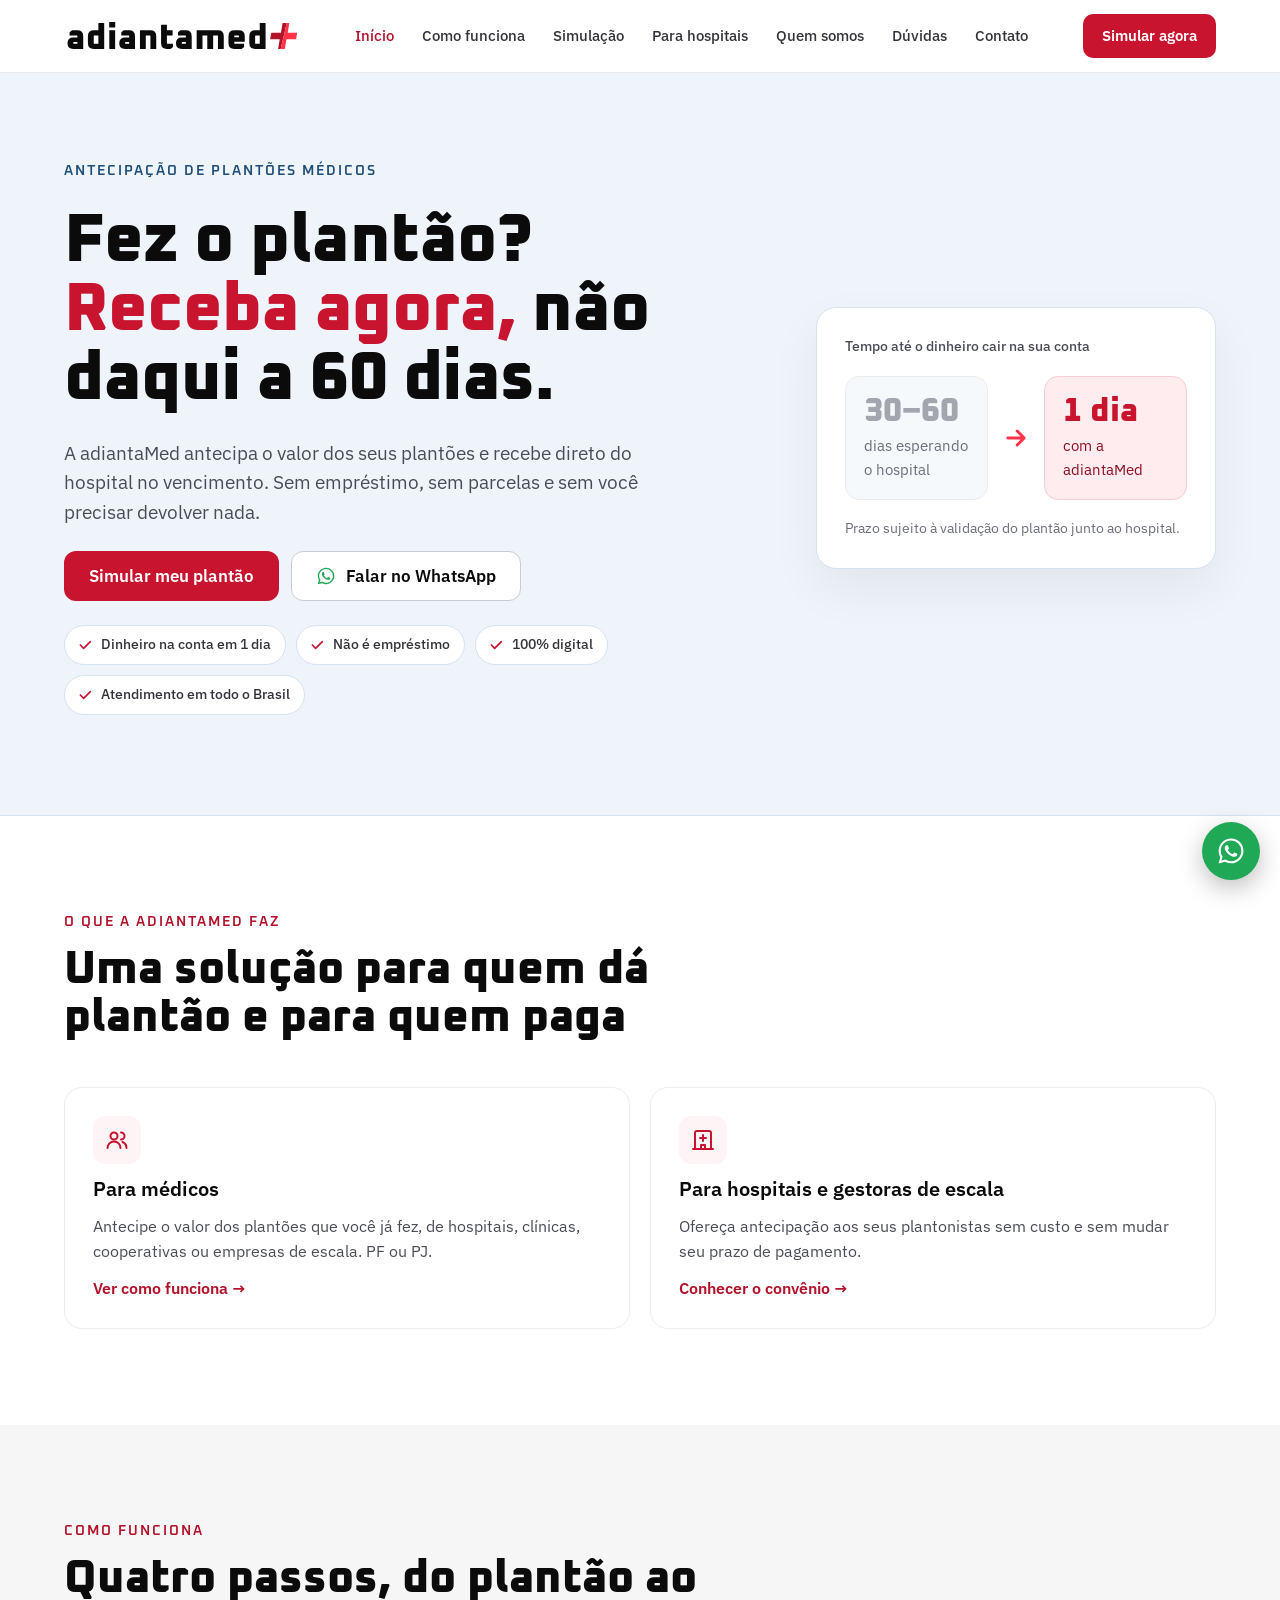
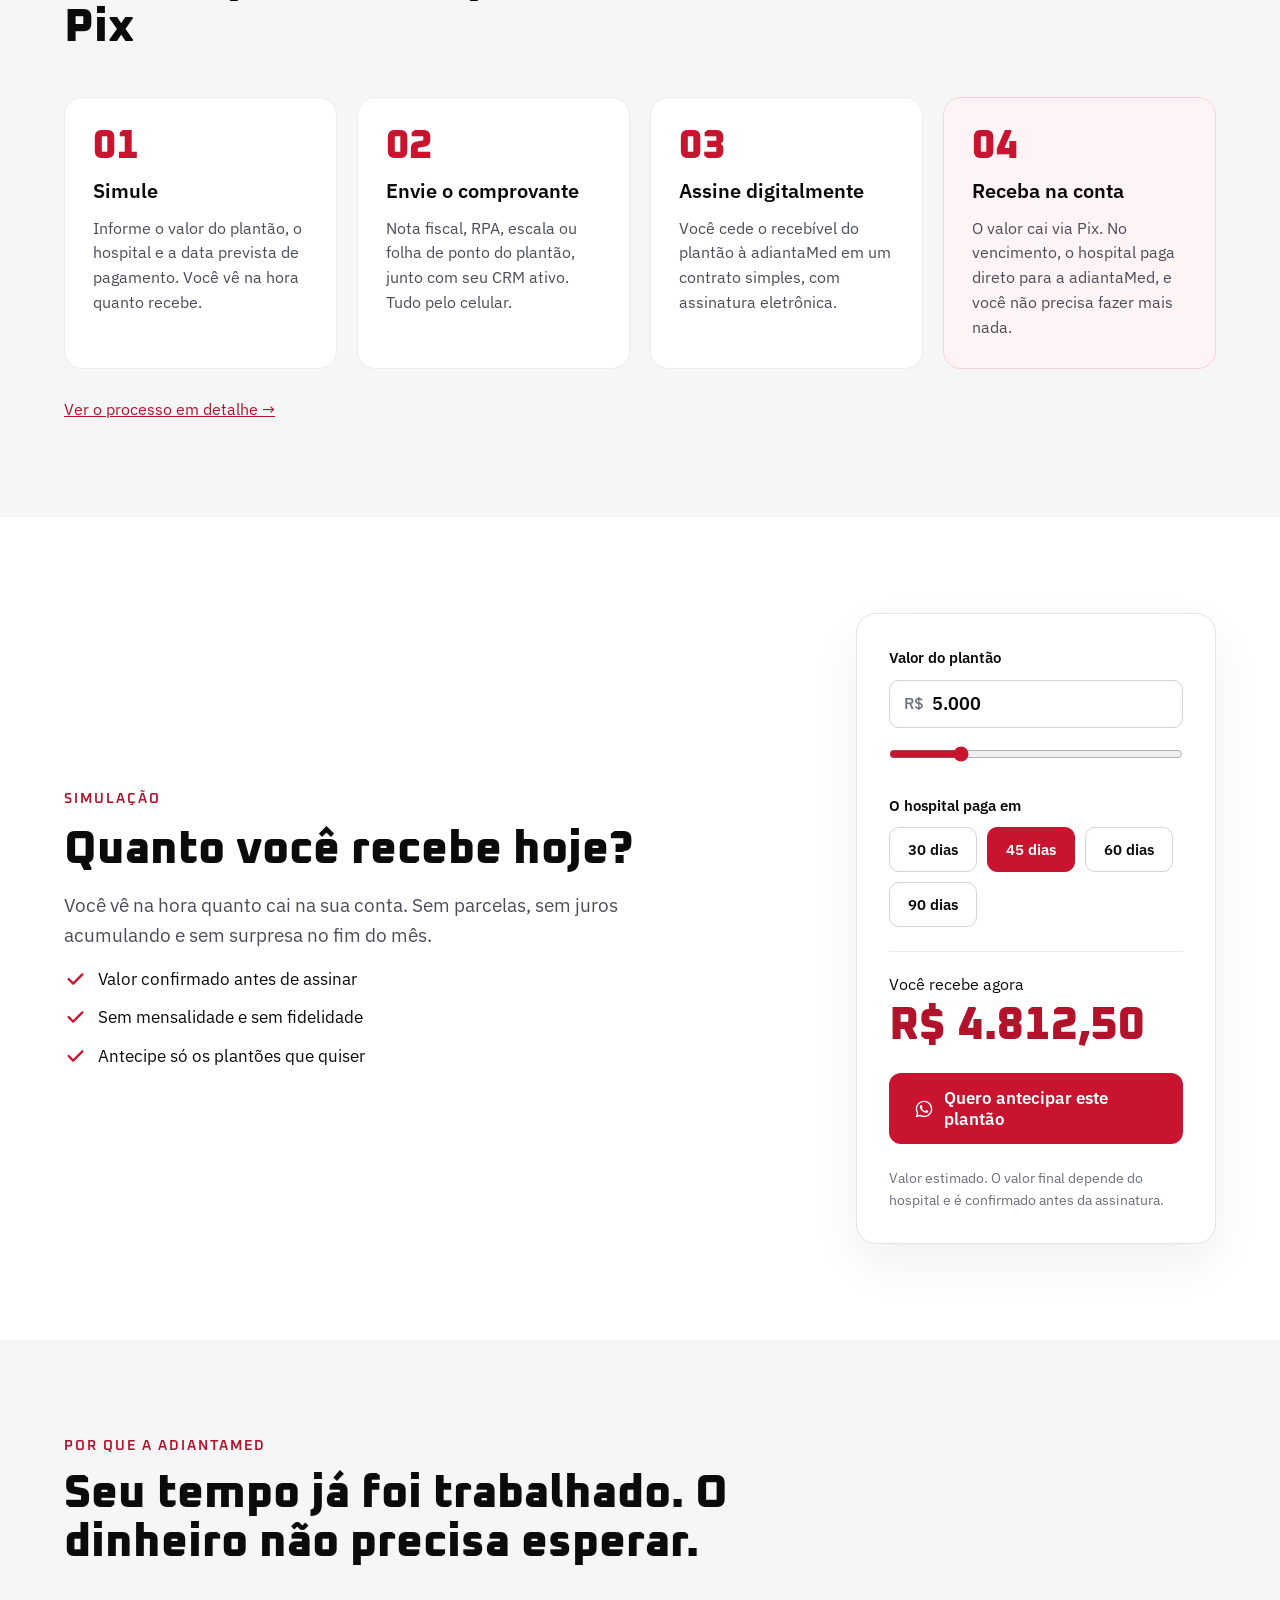
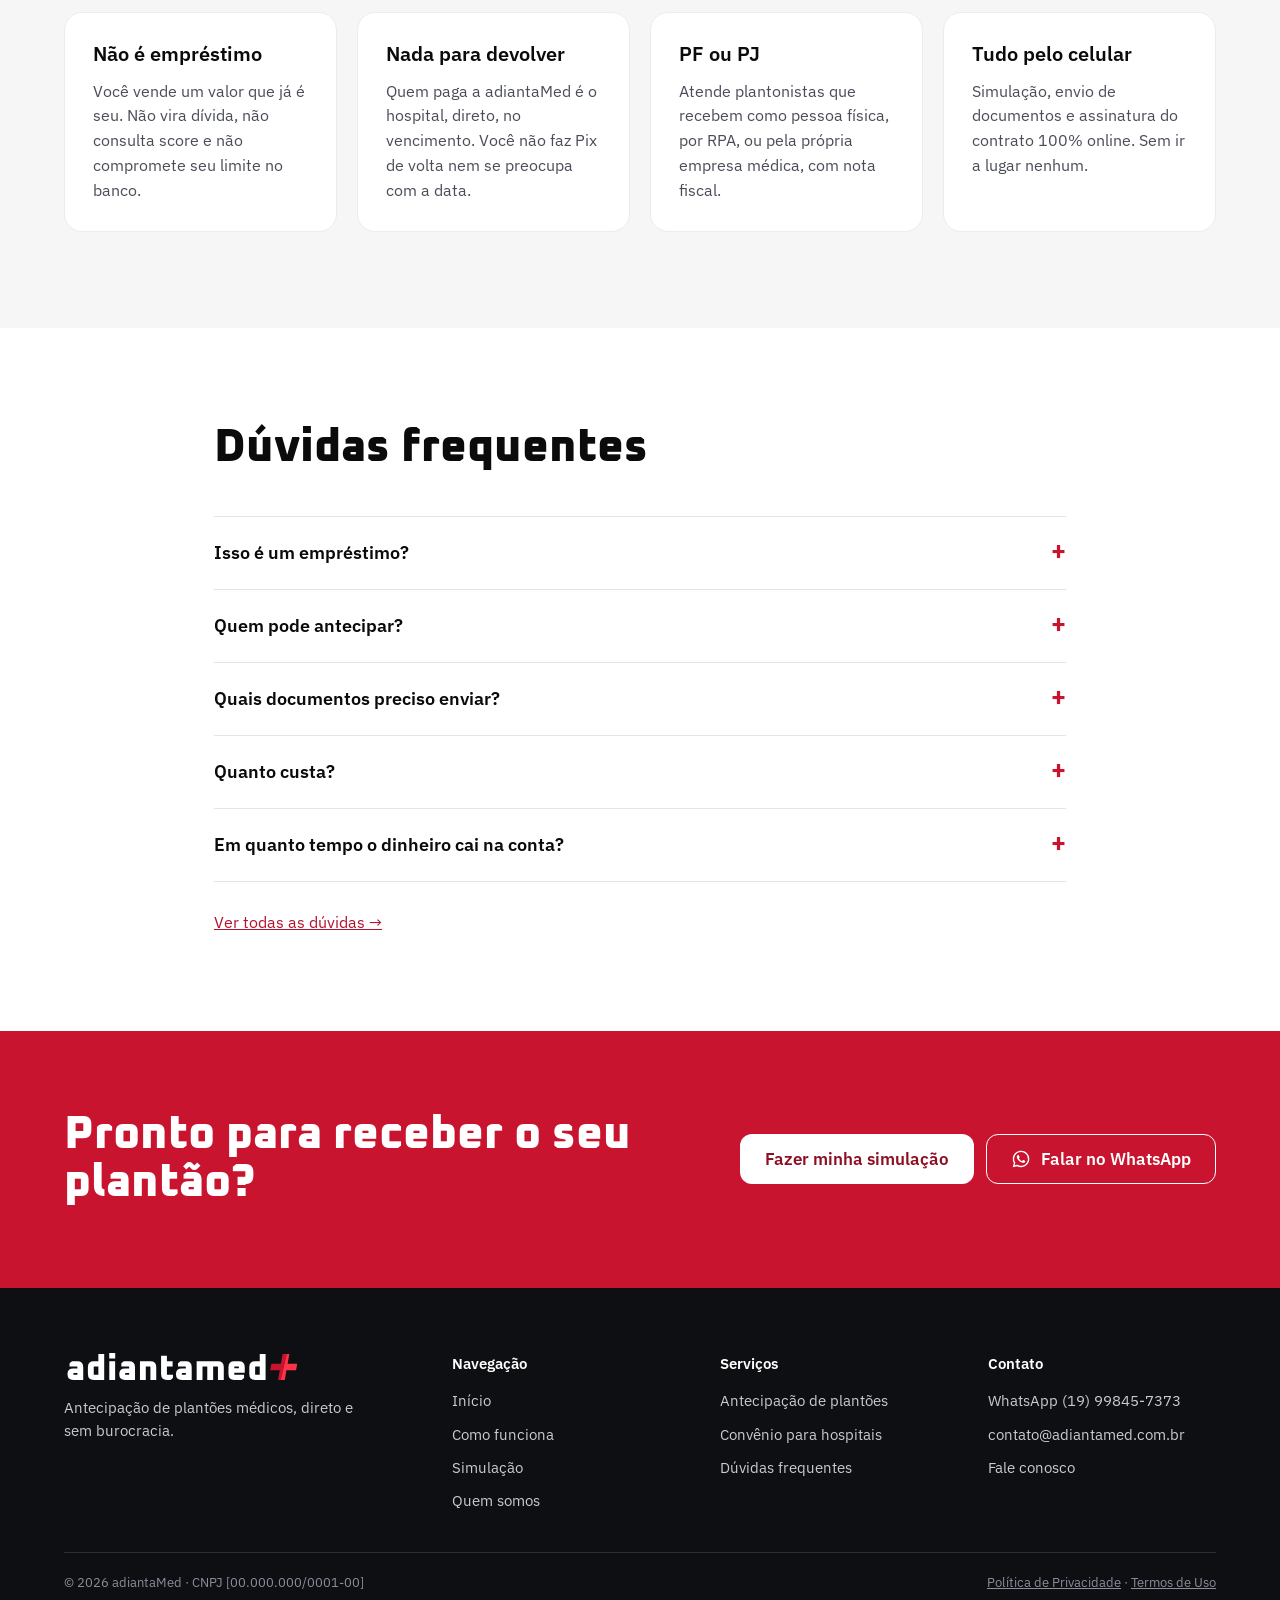
==== commit 2ee393d3: "Add files via upload" ====
--- a/index.html
+++ b/index.html
@@ -1,5 +1,5 @@
 <!DOCTYPE html>
-<html lang="pt-BR">
+<html lang="pt-BR" data-theme="azul">
 <head>
 <meta charset="utf-8">
 <meta name="viewport" content="width=device-width, initial-scale=1.0">
@@ -67,7 +67,7 @@
 <a class="btn btn-ghost" href="/contato.html" data-wa><svg viewBox="0 0 24 24" fill="currentColor" aria-hidden="true"><path d="M12.04 2C6.58 2 2.13 6.45 2.13 11.91c0 1.75.46 3.45 1.32 4.95L2.05 22l5.25-1.38a9.9 9.9 0 0 0 4.74 1.21h.01c5.46 0 9.9-4.45 9.9-9.91A9.86 9.86 0 0 0 12.04 2zm0 18.15h-.01a8.2 8.2 0 0 1-4.19-1.15l-.3-.18-3.12.82.83-3.04-.2-.31a8.2 8.2 0 0 1-1.26-4.38c0-4.54 3.7-8.23 8.25-8.23a8.2 8.2 0 0 1 8.23 8.24c0 4.54-3.7 8.23-8.23 8.23zm4.52-6.16c-.25-.12-1.47-.72-1.69-.81-.23-.08-.39-.12-.56.13-.16.25-.64.81-.79.97-.14.17-.29.19-.54.06-.25-.12-1.05-.39-1.99-1.23-.74-.66-1.23-1.47-1.38-1.72-.14-.25-.02-.38.11-.51.11-.11.25-.29.37-.43.13-.15.17-.25.25-.42.08-.17.04-.31-.02-.43-.06-.13-.56-1.34-.76-1.84-.2-.48-.41-.42-.56-.43h-.48c-.17 0-.43.06-.66.31-.23.25-.87.85-.87 2.07 0 1.22.89 2.4 1.01 2.56.12.17 1.75 2.67 4.24 3.74.59.26 1.05.41 1.41.52.59.19 1.13.16 1.56.1.48-.07 1.47-.6 1.67-1.18.21-.58.21-1.07.14-1.18-.06-.1-.22-.16-.47-.29z"/></svg>Falar no WhatsApp</a>
 </div>
 <ul class="ribbons">
-<li class="ribbon"><svg viewBox="0 0 24 24" fill="none" stroke="currentColor" stroke-width="2.5" stroke-linecap="round" stroke-linejoin="round" aria-hidden="true"><path d="M5 12l5 5L20 7"/></svg>Dinheiro em até [X]h</li>
+<li class="ribbon"><svg viewBox="0 0 24 24" fill="none" stroke="currentColor" stroke-width="2.5" stroke-linecap="round" stroke-linejoin="round" aria-hidden="true"><path d="M5 12l5 5L20 7"/></svg>Dinheiro na conta em 1 dia</li>
 <li class="ribbon"><svg viewBox="0 0 24 24" fill="none" stroke="currentColor" stroke-width="2.5" stroke-linecap="round" stroke-linejoin="round" aria-hidden="true"><path d="M5 12l5 5L20 7"/></svg>Não é empréstimo</li>
 <li class="ribbon"><svg viewBox="0 0 24 24" fill="none" stroke="currentColor" stroke-width="2.5" stroke-linecap="round" stroke-linejoin="round" aria-hidden="true"><path d="M5 12l5 5L20 7"/></svg>100% digital</li>
 <li class="ribbon"><svg viewBox="0 0 24 24" fill="none" stroke="currentColor" stroke-width="2.5" stroke-linecap="round" stroke-linejoin="round" aria-hidden="true"><path d="M5 12l5 5L20 7"/></svg>Atendimento em todo o Brasil</li>
@@ -78,7 +78,7 @@
 <div class="compare-row">
 <div class="compare-box"><div class="compare-num">30–60</div><div class="compare-label">dias esperando o hospital</div></div>
 <span class="compare-arrow"><svg viewBox="0 0 24 24" fill="none" stroke="currentColor" stroke-width="2.5" stroke-linecap="round" stroke-linejoin="round" aria-hidden="true"><path d="M5 12h14M13 6l6 6-6 6"/></svg></span>
-<div class="compare-box win"><div class="compare-num">[X]h</div><div class="compare-label">com a adiantaMed</div></div>
+<div class="compare-box win"><div class="compare-num">1 dia</div><div class="compare-label">com a adiantaMed</div></div>
 </div>
 <p class="small">Prazo sujeito à validação do plantão junto ao hospital.</p>
 </div>
@@ -125,9 +125,9 @@
 <div class="split-main">
 <p class="eyebrow">Simulação</p>
 <h2 class="h2">Quanto você recebe hoje?</h2>
-<p class="lead">Uma taxa única, descontada na antecipação. Sem parcelas, sem juros acumulando e sem surpresa no fim do mês.</p>
+<p class="lead">Você vê na hora quanto cai na sua conta. Sem parcelas, sem juros acumulando e sem surpresa no fim do mês.</p>
 <ul class="checklist">
-<li><svg viewBox="0 0 24 24" fill="none" stroke="currentColor" stroke-width="2.5" stroke-linecap="round" stroke-linejoin="round" aria-hidden="true"><path d="M5 12l5 5L20 7"/></svg>Taxa mostrada antes de assinar</li>
+<li><svg viewBox="0 0 24 24" fill="none" stroke="currentColor" stroke-width="2.5" stroke-linecap="round" stroke-linejoin="round" aria-hidden="true"><path d="M5 12l5 5L20 7"/></svg>Valor confirmado antes de assinar</li>
 <li><svg viewBox="0 0 24 24" fill="none" stroke="currentColor" stroke-width="2.5" stroke-linecap="round" stroke-linejoin="round" aria-hidden="true"><path d="M5 12l5 5L20 7"/></svg>Sem mensalidade e sem fidelidade</li>
 <li><svg viewBox="0 0 24 24" fill="none" stroke="currentColor" stroke-width="2.5" stroke-linecap="round" stroke-linejoin="round" aria-hidden="true"><path d="M5 12l5 5L20 7"/></svg>Antecipe só os plantões que quiser</li>
 </ul>
@@ -150,14 +150,9 @@
 <div class="sim-result" aria-live="polite">
 <div>Você recebe agora</div>
 <div class="big" data-out="liquido">R$ 4.812,50</div>
-<dl class="sim-breakdown">
-<dt>Valor do plantão</dt><dd data-out="bruto">R$ 5.000,00</dd>
-<dt>Prazo do hospital</dt><dd data-out="prazo">45 dias</dd>
-<dt>Taxa única (<span data-out="taxa">3,75%</span>)</dt><dd data-out="desconto">− R$ 187,50</dd>
-</dl>
 </div>
 <a class="btn btn-primary" href="/contato.html" data-sim-cta data-wa><svg viewBox="0 0 24 24" fill="currentColor" aria-hidden="true"><path d="M12.04 2C6.58 2 2.13 6.45 2.13 11.91c0 1.75.46 3.45 1.32 4.95L2.05 22l5.25-1.38a9.9 9.9 0 0 0 4.74 1.21h.01c5.46 0 9.9-4.45 9.9-9.91A9.86 9.86 0 0 0 12.04 2zm0 18.15h-.01a8.2 8.2 0 0 1-4.19-1.15l-.3-.18-3.12.82.83-3.04-.2-.31a8.2 8.2 0 0 1-1.26-4.38c0-4.54 3.7-8.23 8.25-8.23a8.2 8.2 0 0 1 8.23 8.24c0 4.54-3.7 8.23-8.23 8.23zm4.52-6.16c-.25-.12-1.47-.72-1.69-.81-.23-.08-.39-.12-.56.13-.16.25-.64.81-.79.97-.14.17-.29.19-.54.06-.25-.12-1.05-.39-1.99-1.23-.74-.66-1.23-1.47-1.38-1.72-.14-.25-.02-.38.11-.51.11-.11.25-.29.37-.43.13-.15.17-.25.25-.42.08-.17.04-.31-.02-.43-.06-.13-.56-1.34-.76-1.84-.2-.48-.41-.42-.56-.43h-.48c-.17 0-.43.06-.66.31-.23.25-.87.85-.87 2.07 0 1.22.89 2.4 1.01 2.56.12.17 1.75 2.67 4.24 3.74.59.26 1.05.41 1.41.52.59.19 1.13.16 1.56.1.48-.07 1.47-.6 1.67-1.18.21-.58.21-1.07.14-1.18-.06-.1-.22-.16-.47-.29z"/></svg>Quero antecipar este plantão</a>
-<p class="small">Valores ilustrativos. A taxa final depende do hospital e do prazo de pagamento e é confirmada antes da assinatura.</p>
+<p class="small">Valor estimado. O valor final depende do hospital e é confirmado antes da assinatura.</p>
 </div></div>
 </div>
 </div>
@@ -181,7 +176,7 @@
 <section class="section">
 <div class="wrap" style="max-width:900px">
 <div class="section-head"><h2 class="h2">Dúvidas frequentes</h2></div>
-<div class="faq"><details><summary>Isso é um empréstimo?</summary><p>Não. É uma cessão de crédito: você transfere à adiantaMed o direito de receber aquele plantão e recebe o valor à vista, com um desconto. Não gera parcelas nem dívida no seu nome.</p></details><details><summary>Quem pode antecipar?</summary><p>Médicos com CRM ativo que já realizaram o plantão e têm valor a receber de hospital, clínica, cooperativa ou empresa de escala. Atendemos quem recebe como pessoa física (RPA) ou pela própria empresa médica (nota fiscal).</p></details><details><summary>Quais documentos preciso enviar?</summary><p>CRM ativo, documento com foto, dados bancários e o comprovante do plantão: nota fiscal, RPA, escala ou folha de ponto. [Lista final a definir.]</p></details><details><summary>Quanto custa?</summary><p>Uma taxa única, mostrada antes de você assinar, que varia com o prazo de pagamento do hospital. Não há mensalidade nem cobrança escondida. [Tabela de taxas a definir.]</p></details><details><summary>Em quanto tempo o dinheiro cai na conta?</summary><p>Depois da validação do plantão e da assinatura do contrato, o valor é pago via Pix em até [X] horas úteis.</p></details></div>
+<div class="faq"><details><summary>Isso é um empréstimo?</summary><p>Não. É uma cessão de crédito: você transfere à adiantaMed o direito de receber aquele plantão e recebe o valor à vista, com um desconto. Não gera parcelas nem dívida no seu nome.</p></details><details><summary>Quem pode antecipar?</summary><p>Médicos com CRM ativo que já realizaram o plantão e têm valor a receber de hospital, clínica, cooperativa ou empresa de escala. Atendemos quem recebe como pessoa física (RPA) ou pela própria empresa médica (nota fiscal).</p></details><details><summary>Quais documentos preciso enviar?</summary><p>CRM ativo, documento com foto, dados bancários e o comprovante do plantão: nota fiscal, RPA, escala ou folha de ponto. [Lista final a definir.]</p></details><details><summary>Quanto custa?</summary><p>O custo já vem embutido: o simulador mostra direto o valor que cai na sua conta, e ele é confirmado antes de você assinar. Não há mensalidade, tarifa de cadastro nem cobrança escondida.</p></details><details><summary>Em quanto tempo o dinheiro cai na conta?</summary><p>Depois da validação do plantão e da assinatura do contrato, o valor é pago via Pix em até 1 dia útil.</p></details></div>
 <p style="margin-top:28px"><a href="/duvidas.html">Ver todas as dúvidas →</a></p>
 </div>
 </section>
@@ -219,7 +214,7 @@
 </div>
 <div class="footer-col">
 <h2>Contato</h2>
-<a href="/contato.html" data-wa>WhatsApp [(XX) XXXXX-XXXX]</a>
+<a href="/contato.html" data-wa>WhatsApp (19) 99845-7373</a>
 <a href="mailto:contato@adiantamed.com.br">contato@adiantamed.com.br</a>
 <a href="/contato.html">Fale conosco</a>
 </div>
--- a/style.css
+++ b/style.css
@@ -345,3 +345,45 @@
   html { scroll-behavior: auto; }
   * { transition: none !important; }
 }
+
+/* =========================================================
+   TEMA DO TOPO (hero claro). Troque data-theme no <html>:
+   rose | branco | azul
+   ========================================================= */
+[data-theme="rose"]   { --h-bg: #FFF1F3; --h-line: #F6D3D8; --h-tint: #FFE1E6; --h-tint-line: #F5BCC6; --h-muted-box: #FFFFFF; }
+[data-theme="branco"] { --h-bg: #FAFAFB; --h-line: #E7E7EA; --h-tint: #FFEEF0; --h-tint-line: #F6CDD3; --h-muted-box: #F3F3F5; }
+[data-theme="azul"]   { --h-bg: #EEF4FA; --h-line: #D5E2EF; --h-tint: #FFECEF; --h-tint-line: #F6CDD3; --h-muted-box: #F6F9FC; }
+
+[data-theme] .dark { background: var(--h-bg); color: var(--ink); border-bottom: 1px solid var(--h-line); }
+[data-theme] .dark .eyebrow { color: var(--red-dark); }
+[data-theme] .dark .lead { color: var(--muted); }
+[data-theme] .dark .small { color: var(--muted-2); }
+[data-theme] .hero-copy .h1 span { color: var(--red); }
+[data-theme] .dark .ribbon { background: #fff; border-color: var(--h-line); color: var(--ink-2); }
+[data-theme] .dark .ribbon svg { color: var(--red); }
+[data-theme] .dark .btn-ghost { border-color: #C9CBD2; color: var(--ink); background: #fff; }
+[data-theme] .dark .btn-ghost:hover { border-color: var(--ink); color: var(--ink); }
+[data-theme] .dark .btn-ghost svg { color: var(--wa); }
+[data-theme] .compare { background: #fff; border-color: var(--h-line); box-shadow: 0 20px 50px rgba(13,15,19,.06); }
+[data-theme] .compare-title { color: var(--muted); }
+[data-theme] .compare-box { background: var(--h-muted-box); border: 1px solid var(--line-2); }
+[data-theme] .compare-num { color: #A3A6AE; }
+[data-theme] .compare-label { color: var(--muted-2); }
+[data-theme] .compare-box.win { background: var(--h-tint); border-color: var(--h-tint-line); }
+[data-theme] .compare-box.win .compare-num { color: var(--red); }
+[data-theme] .compare-box.win .compare-label { color: var(--red-deep); }
+[data-theme] .dark .card { background: #fff; border-color: var(--h-line); }
+[data-theme] .dark .card p { color: var(--muted); }
+[data-theme] .dark .checklist svg { color: var(--red); }
+[data-theme] .dark .stack li { background: #fff; border-color: var(--h-line); color: var(--ink-2); }
+[data-theme] .dark .stack strong { color: var(--ink); }
+[data-theme="azul"] .dark .eyebrow { color: #1F4E79; }
+
+/* comparativo: números sem quebra */
+.compare-row { display: grid; grid-template-columns: 1fr auto 1fr; gap: 14px; align-items: stretch; }
+.compare-num { white-space: nowrap; font-size: clamp(30px, 3vw, 38px); }
+.compare { flex: 1 1 400px; }
+.compare-row { grid-template-columns: minmax(0,1fr) auto minmax(0,1fr); }
+.compare-arrow { align-self: center; }
+.compare-box { padding: 18px; min-width: 0; }
+.compare-num { font-size: clamp(28px, 2.6vw, 36px); }
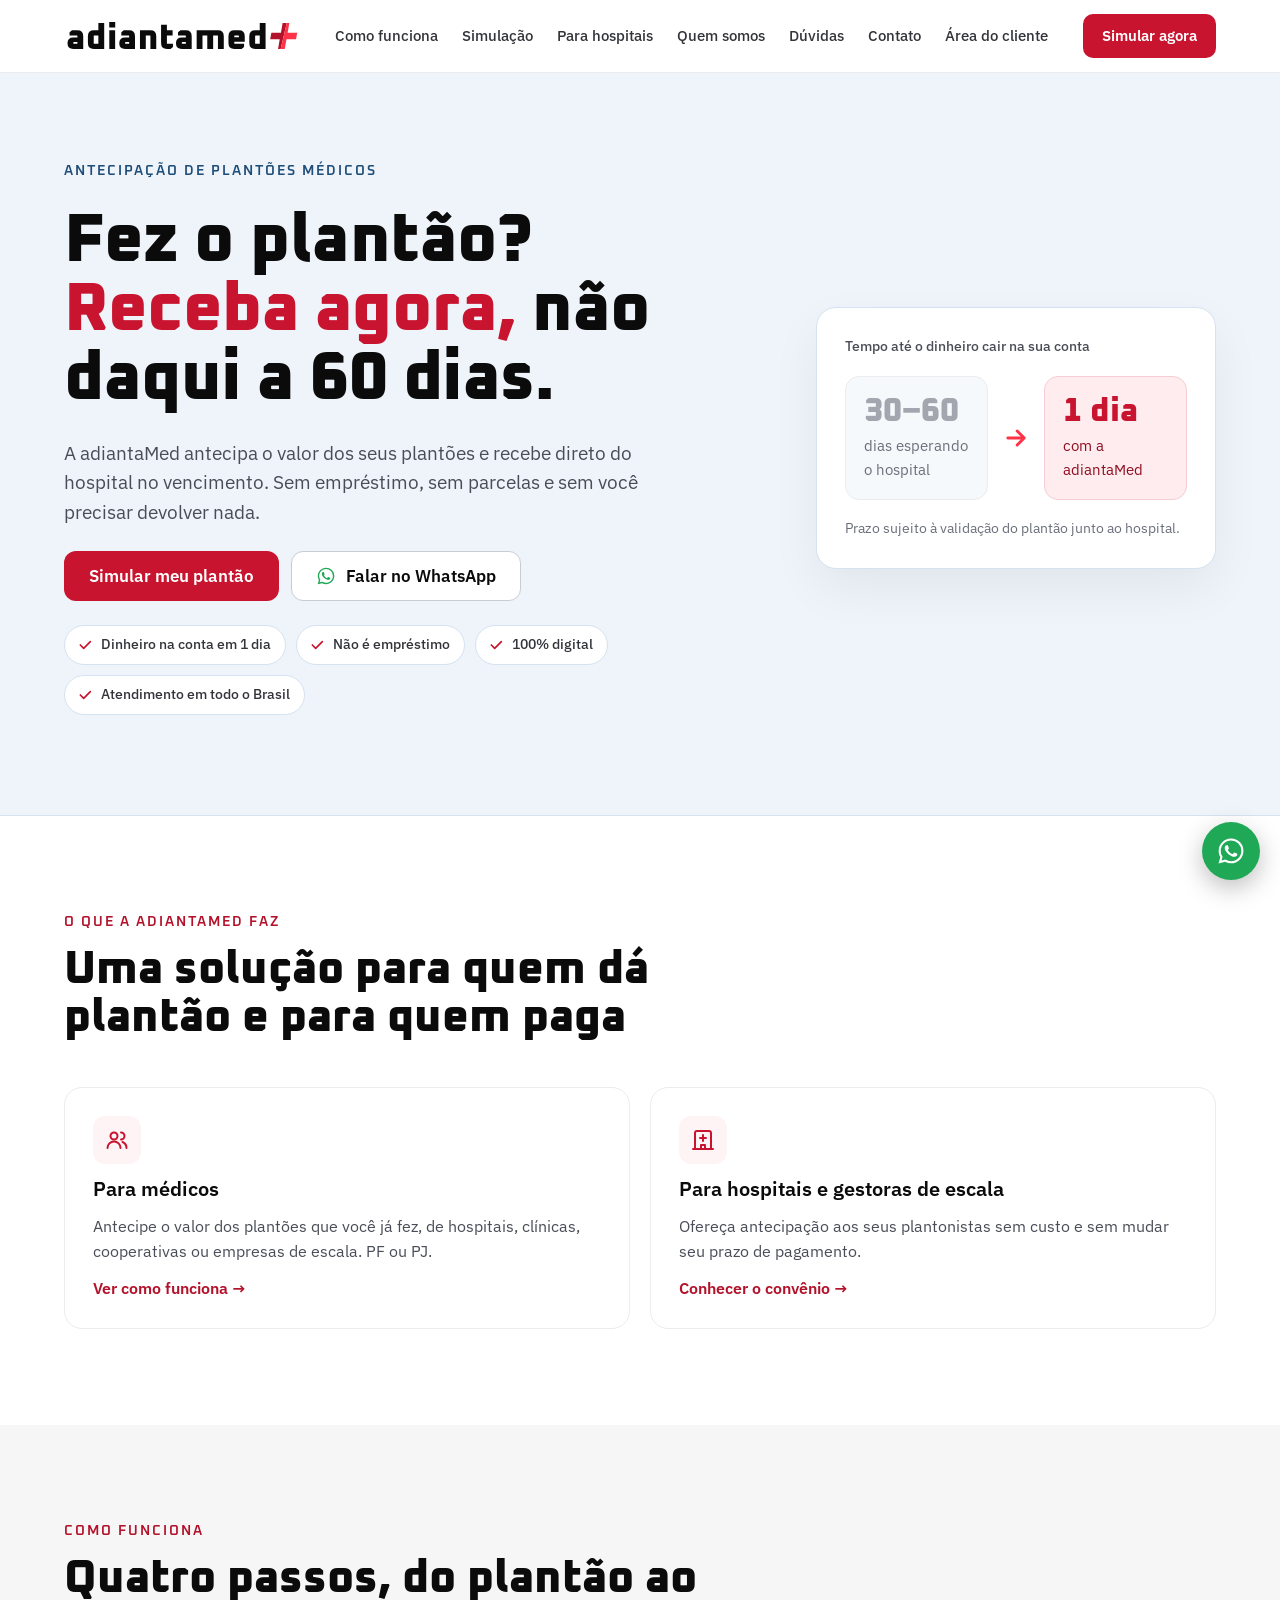
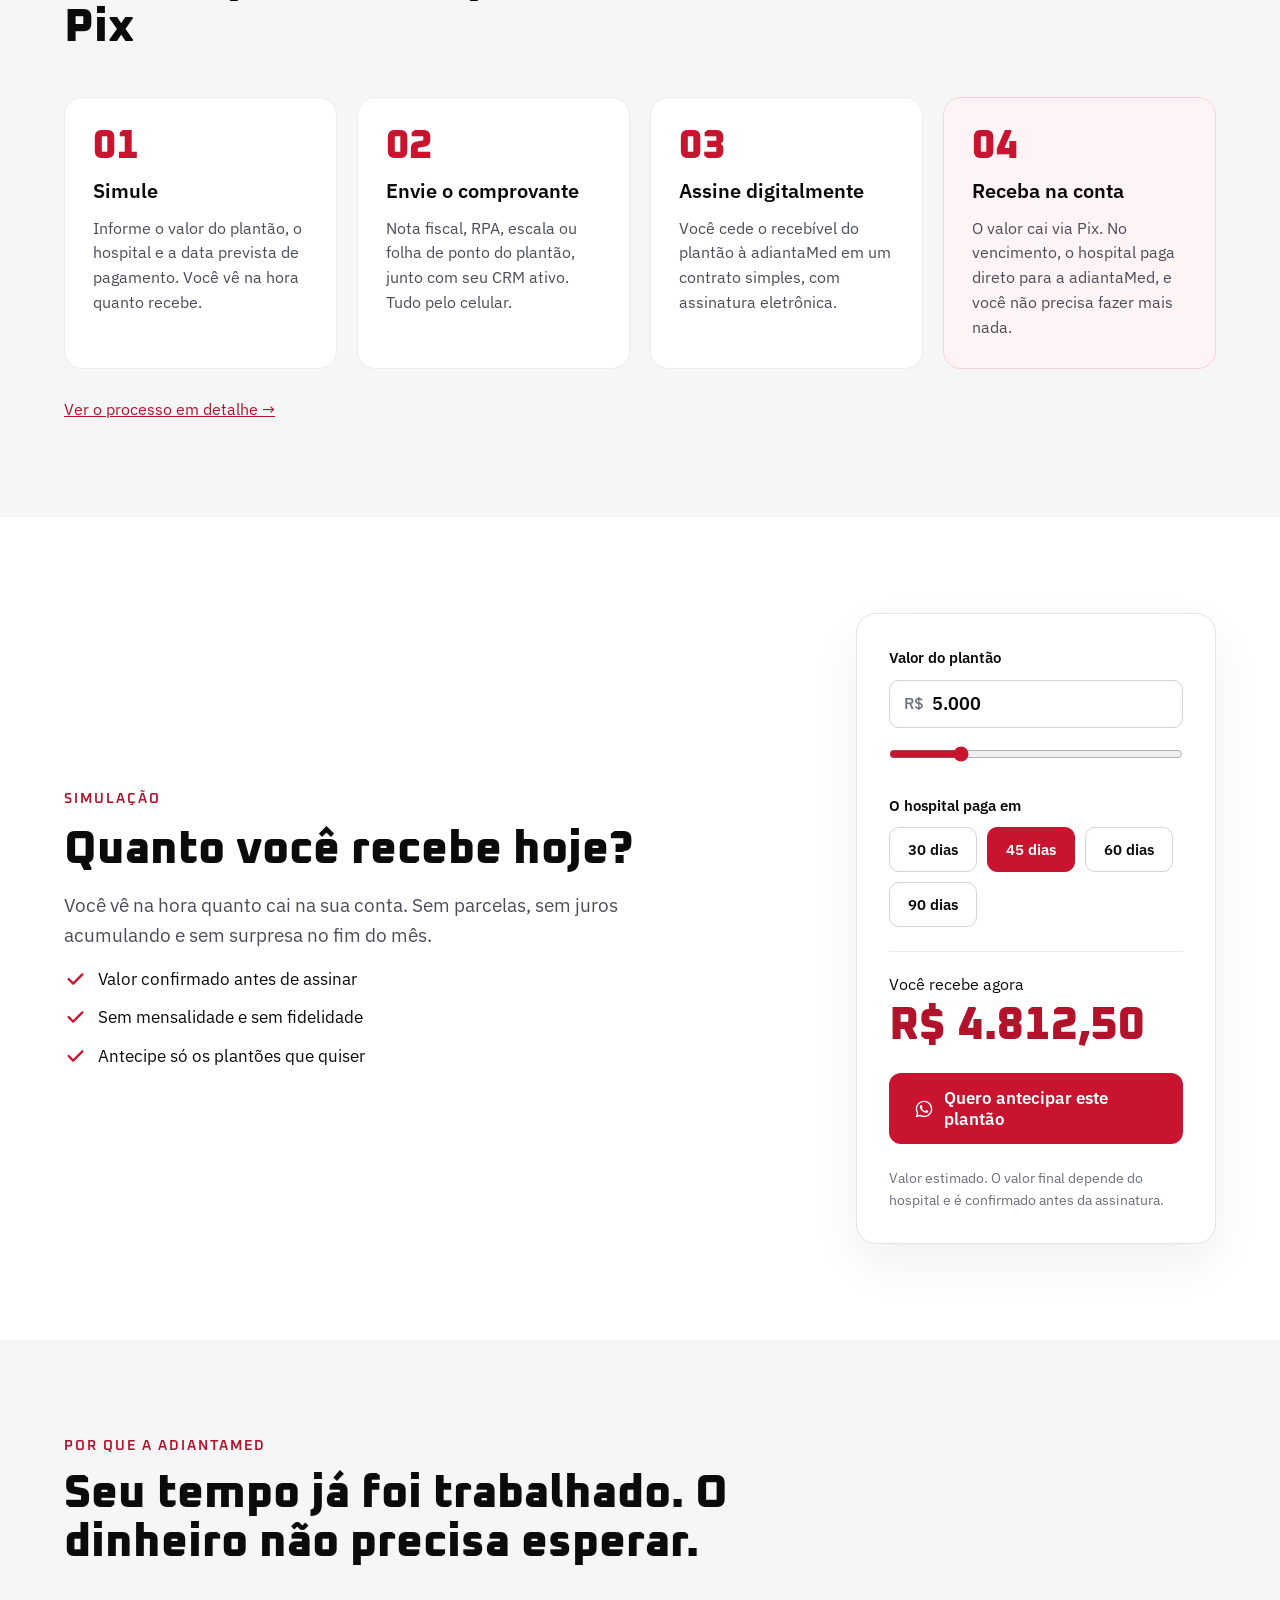
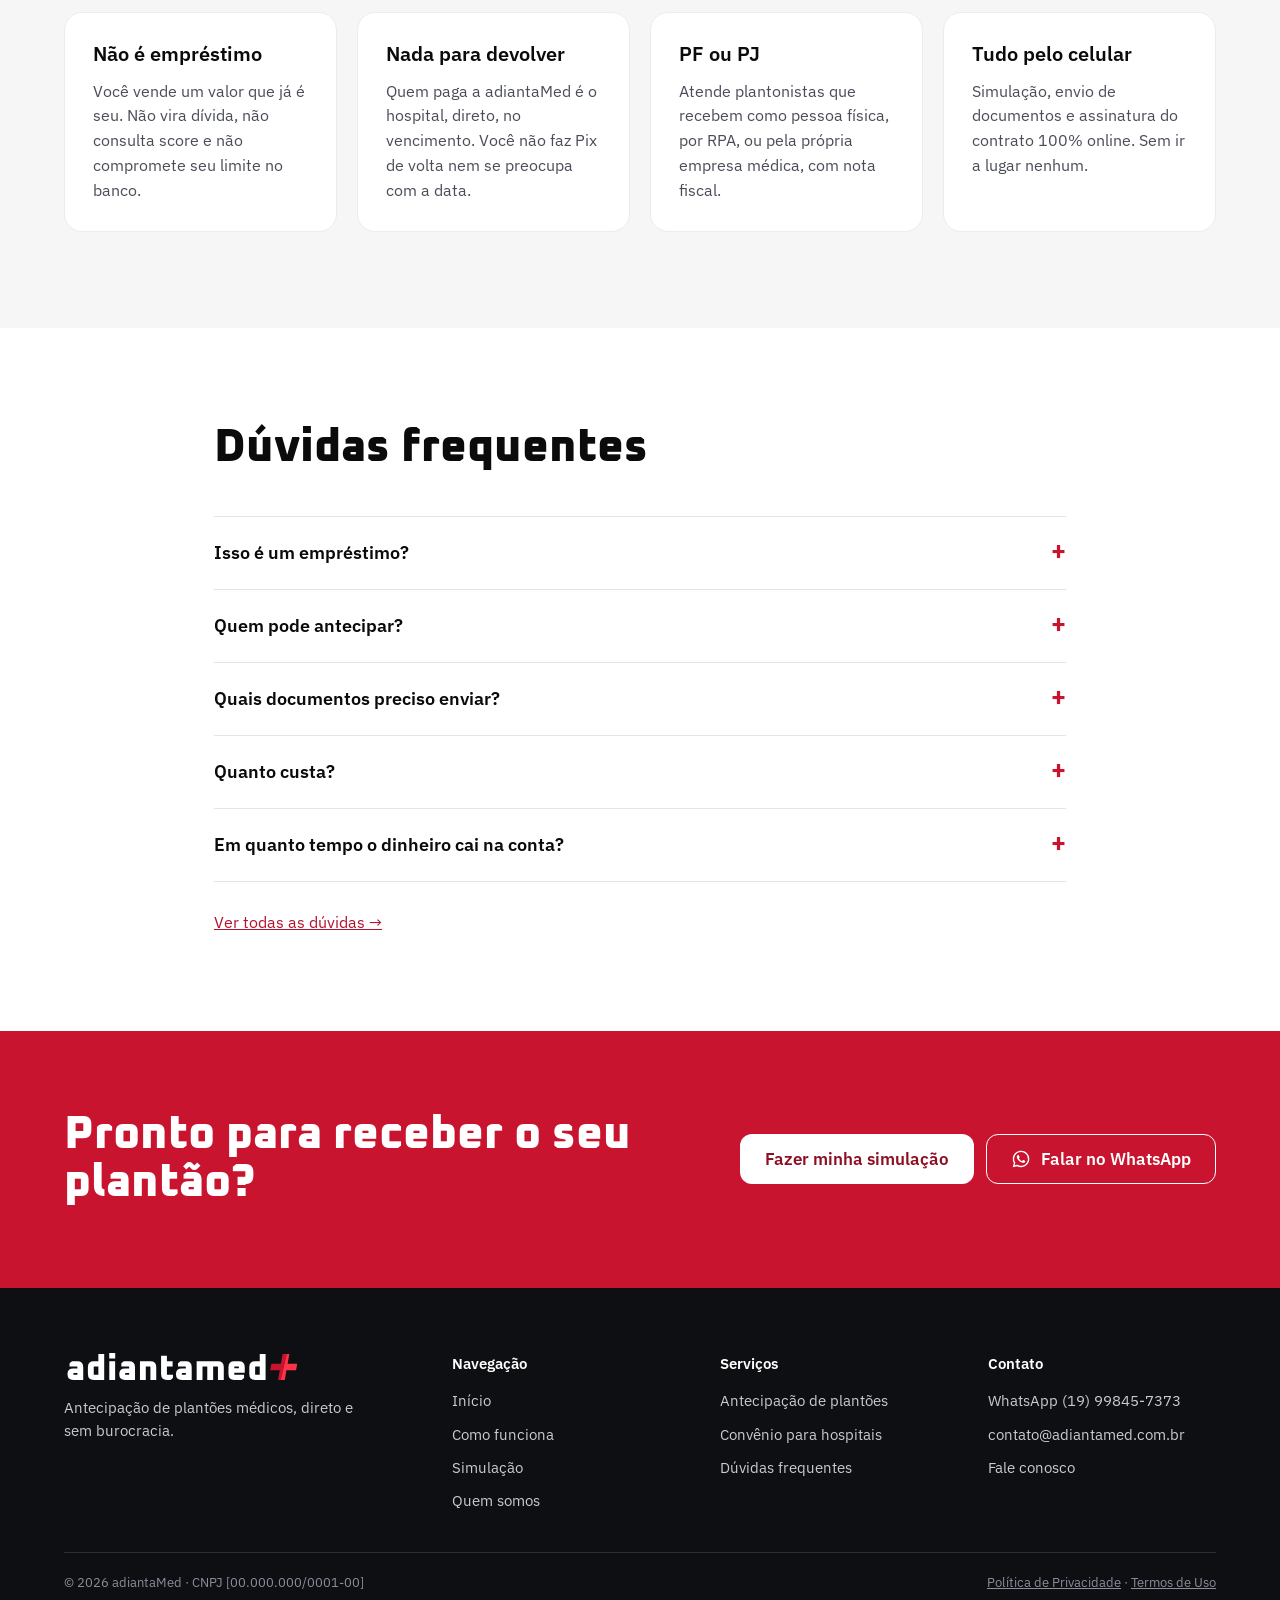
==== commit 92840acb: "Add files via upload" ====
--- a/index.html
+++ b/index.html
@@ -30,7 +30,7 @@
 <link rel="preconnect" href="https://fonts.googleapis.com">
 <link rel="preconnect" href="https://fonts.gstatic.com" crossorigin>
 <link rel="stylesheet" href="https://fonts.googleapis.com/css2?family=Oxanium:wght@600;700;800&family=IBM+Plex+Sans:wght@400;500;600&display=swap">
-<link rel="stylesheet" href="/style.css">
+<link rel="stylesheet" href="/style.css?v=3">
 </head>
 <body>
 <a class="skip" href="#conteudo">Pular para o conteúdo</a>
@@ -46,6 +46,7 @@
 <a href="/quem-somos.html">Quem somos</a>
 <a href="/duvidas.html">Dúvidas</a>
 <a href="/contato.html">Contato</a>
+<a href="/entrar.html">Área do cliente</a>
 <a class="btn btn-primary nav-cta" href="/simulacao.html">Simular agora</a>
 </nav>
 <div class="header-cta">
@@ -227,6 +228,6 @@
 </footer>
 
 <a class="wa-float" href="/contato.html" data-wa aria-label="Falar no WhatsApp"><svg viewBox="0 0 24 24" fill="currentColor" aria-hidden="true"><path d="M12.04 2C6.58 2 2.13 6.45 2.13 11.91c0 1.75.46 3.45 1.32 4.95L2.05 22l5.25-1.38a9.9 9.9 0 0 0 4.74 1.21h.01c5.46 0 9.9-4.45 9.9-9.91A9.86 9.86 0 0 0 12.04 2zm0 18.15h-.01a8.2 8.2 0 0 1-4.19-1.15l-.3-.18-3.12.82.83-3.04-.2-.31a8.2 8.2 0 0 1-1.26-4.38c0-4.54 3.7-8.23 8.25-8.23a8.2 8.2 0 0 1 8.23 8.24c0 4.54-3.7 8.23-8.23 8.23zm4.52-6.16c-.25-.12-1.47-.72-1.69-.81-.23-.08-.39-.12-.56.13-.16.25-.64.81-.79.97-.14.17-.29.19-.54.06-.25-.12-1.05-.39-1.99-1.23-.74-.66-1.23-1.47-1.38-1.72-.14-.25-.02-.38.11-.51.11-.11.25-.29.37-.43.13-.15.17-.25.25-.42.08-.17.04-.31-.02-.43-.06-.13-.56-1.34-.76-1.84-.2-.48-.41-.42-.56-.43h-.48c-.17 0-.43.06-.66.31-.23.25-.87.85-.87 2.07 0 1.22.89 2.4 1.01 2.56.12.17 1.75 2.67 4.24 3.74.59.26 1.05.41 1.41.52.59.19 1.13.16 1.56.1.48-.07 1.47-.6 1.67-1.18.21-.58.21-1.07.14-1.18-.06-.1-.22-.16-.47-.29z"/></svg></a>
-<script src="/main.js"></script>
+<script src="/main.js?v=2"></script>
 </body>
 </html>
--- a/style.css
+++ b/style.css
@@ -137,7 +137,7 @@
 }
 .menu-btn svg { width: 22px; height: 22px; }
 
-@media (max-width: 980px) {
+@media (max-width: 1279px) {
   .menu-btn { display: inline-flex; }
   .header-cta .btn { display: none; }
   .nav {
@@ -152,7 +152,7 @@
   .nav a { padding: 14px 10px; font-size: 17px; border-bottom: 1px solid var(--line-2); border-radius: 0; }
   .nav .btn { margin-top: 14px; color: #fff; border-bottom: 0; border-radius: 12px; }
 }
-@media (min-width: 981px) { .nav .nav-cta { display: none; } }
+@media (min-width: 1280px) { .nav .nav-cta { display: none; } }
 
 /* ---------- Seções ---------- */
 .section { padding: 96px 0; }
@@ -387,3 +387,10 @@
 .compare-arrow { align-self: center; }
 .compare-box { padding: 18px; min-width: 0; }
 .compare-num { font-size: clamp(28px, 2.6vw, 36px); }
+
+/* menu: links sem quebra; "Início" some no desktop (o logo já leva ao início) */
+.nav a, .header-cta .btn { white-space: nowrap; }
+@media (min-width: 1280px) {
+  .nav a[href="/"] { display: none; }
+  .nav a { padding: 10px 10px; }
+}
